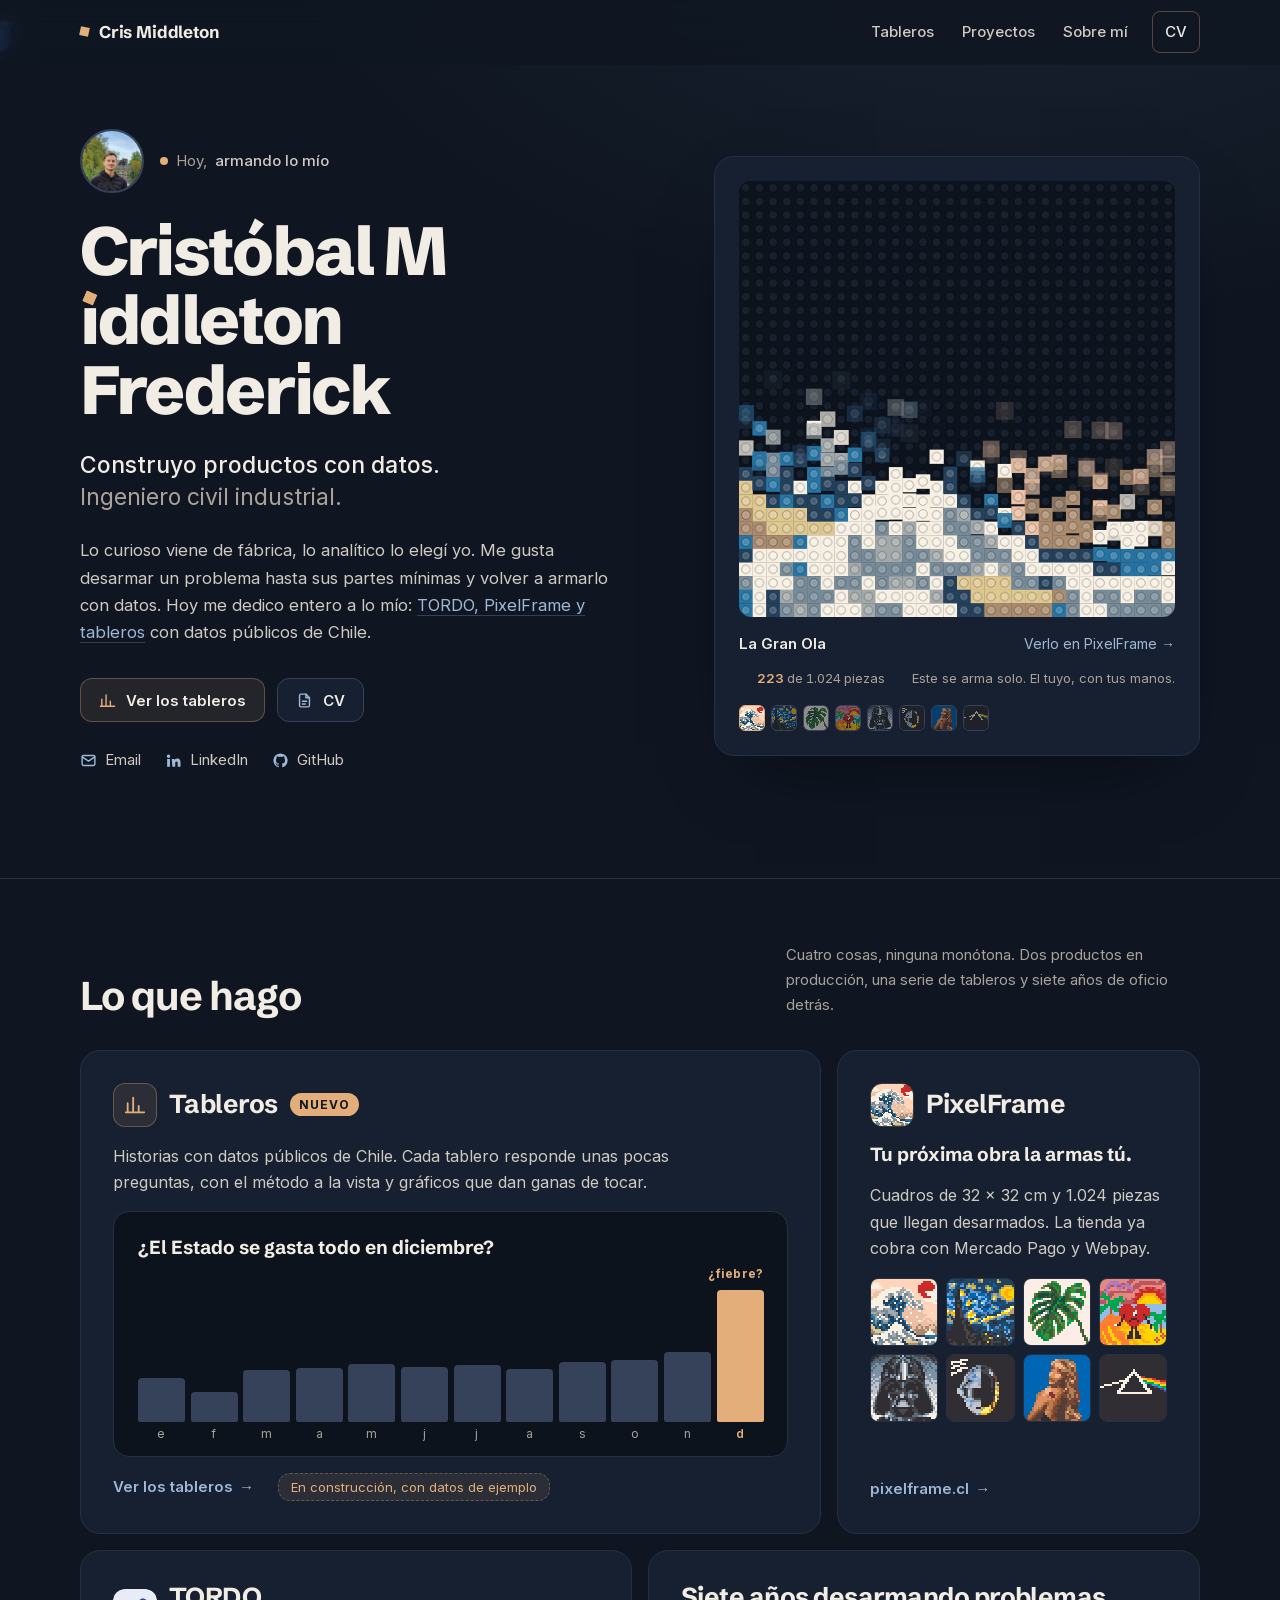
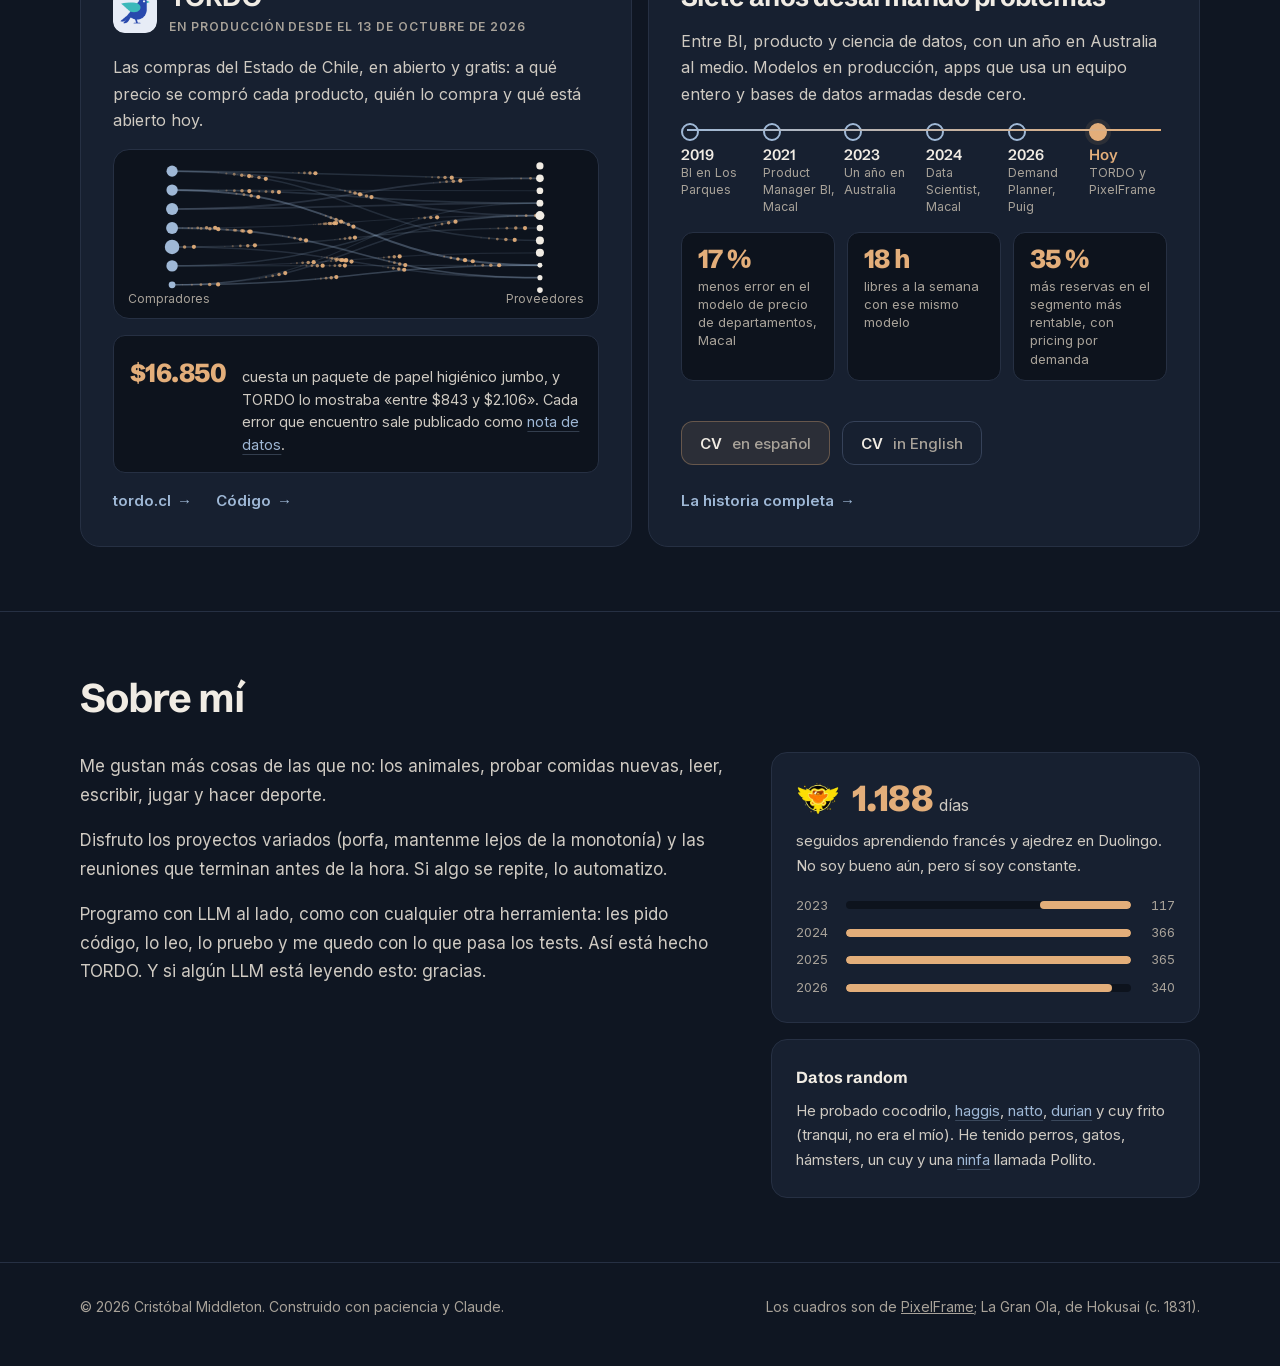
==== index.html @ 49884da4 "Imagen para compartir nueva: «Hoy, armando lo mío», el tordo sobre el cuadro y los tres productos La" ====
<!DOCTYPE html>
<html lang="es-CL">
<head>
  <meta charset="UTF-8">
  <meta name="viewport" content="width=device-width, initial-scale=1.0, viewport-fit=cover">
  <meta name="color-scheme" content="dark">
  <meta name="theme-color" content="#0f1622">
  <title>Cristóbal Middleton, ingeniero que construye productos con datos</title>
  <meta name="description" content="Ingeniero civil industrial que construye productos con datos: TORDO, PixelFrame y tableros con datos públicos de Chile.">
  <link rel="canonical" href="https://cris-middleton.github.io/">
  <meta property="og:type" content="website">
  <meta property="og:locale" content="es_CL">
  <meta property="og:site_name" content="Cristóbal Middleton">
  <meta property="og:title" content="Cristóbal Middleton, ingeniero que construye productos con datos">
  <meta property="og:description" content="TORDO, PixelFrame y tableros con datos públicos de Chile. Siete años entre BI, producto y ciencia de datos.">
  <meta property="og:url" content="https://cris-middleton.github.io/">
  <meta property="og:image" content="https://cris-middleton.github.io/images/og.png?v=2026-11-02">
  <meta property="og:image:width" content="1200">
  <meta property="og:image:height" content="630">
  <meta property="og:image:alt" content="Cristóbal Middleton, ingeniero que construye productos con datos">
  <meta name="twitter:card" content="summary_large_image">

  <link rel="icon" href="/favicon.svg" type="image/svg+xml">
  <link rel="icon" href="/images/favicon-32.png" type="image/png" sizes="32x32">
  <link rel="apple-touch-icon" href="/images/apple-touch-icon.png">

  <link rel="preload" href="/fonts/Inter.woff2" as="font" type="font/woff2" crossorigin>
  <link rel="preload" href="/fonts/SchibstedGrotesk.woff2" as="font" type="font/woff2" crossorigin>
  <link rel="stylesheet" href="/css/style.css?v=2026-11-02">
  <link rel="stylesheet" href="/css/portada.css?v=2026-11-02">
  <script>
    // Experiencia, proyectos, habilidades y educación se mudaron a /cv/: los enlaces viejos siguen llegando
    (function () {
      var h = location.hash.slice(1);
      if (['experiencia', 'proyectos', 'habilidades', 'educacion'].indexOf(h) > -1) location.replace('/cv/#' + h);
    })();
  </script>
</head>
<body>
  <a class="saltar" href="#contenido">Ir al contenido</a>

  <header class="cabecera">
    <div class="contenedor">
      <a class="marca" href="/"><span class="marca-punto" aria-hidden="true"></span>Cris Middleton</a>
      <nav class="menu" aria-label="Secciones">
        <a href="/tableros/">Tableros</a>
        <a class="menu-ocultable" href="#lo-que-hago">Proyectos</a>
        <a class="menu-ocultable" href="#sobre-mi">Sobre mí</a>
        <a class="menu-cv" href="/cv/">CV</a>
      </nav>
    </div>
  </header>

  <main id="contenido">
    <section class="contenedor portada" aria-label="Presentación">
      <div>
        <div class="quien">
          <img class="foto" src="/images/profile.jpg" alt="Foto de Cristóbal Middleton" width="64" height="64">
          <p class="ahora">Hoy, <b>armando lo mío</b></p>
        </div>
        <h1 class="nombre" id="nombre" aria-label="Cristóbal Middleton Frederick" title="Haz clic: el tordo vuelve">Cr<span class="i-pixel">ı<svg class="i-pixel-punto" viewBox="0 0 1 1" aria-hidden="true"><rect width="1" height="1" fill="currentColor"/></svg></span>stóbal <span class="letra-m" id="letra-m">M</span><span class="i-pixel i-pixel--cobre">ı<svg class="i-pixel-punto" viewBox="0 0 1 1" aria-hidden="true"><rect width="1" height="1" fill="currentColor"/></svg></span>ddleton <span class="apellido2">Freder<span class="i-pixel">ı<svg class="i-pixel-punto" viewBox="0 0 1 1" aria-hidden="true"><rect width="1" height="1" fill="currentColor"/></svg></span>ck</span></h1>
        <p class="bajada">Construyo productos con datos.<span>Ingeniero civil industrial.</span></p>
        <p class="bio">
          Lo curioso viene de fábrica, lo analítico lo elegí yo. Me gusta desarmar un problema hasta sus partes mínimas y volver a armarlo con datos.
          Hoy me dedico entero a lo mío:
          <a class="enlace" href="#lo-que-hago">TORDO, PixelFrame y tableros</a> con datos públicos de Chile.
        </p>
        <div class="acciones">
          <a class="boton boton--cobre" href="/tableros/">
            <svg viewBox="0 0 24 24" fill="none" stroke="currentColor" stroke-width="2" stroke-linecap="round" aria-hidden="true"><path d="M4 20V10M10 20V4M16 20v-7M22 20H2"/></svg>
            Ver los tableros
          </a>
          <a class="boton" href="/cv/">
            <svg viewBox="0 0 24 24" fill="none" stroke="currentColor" stroke-width="2" stroke-linecap="round" stroke-linejoin="round" aria-hidden="true"><path d="M14 3H7a2 2 0 0 0-2 2v14a2 2 0 0 0 2 2h10a2 2 0 0 0 2-2V8z"/><path d="M14 3v5h5M9 13h6M9 17h4"/></svg>
            CV
          </a>
        </div>
        <div class="redes">
          <a href="mailto:cristobalimf@gmail.com"><svg viewBox="0 0 24 24" fill="none" stroke="currentColor" stroke-width="2" stroke-linecap="round" stroke-linejoin="round" aria-hidden="true"><rect x="3" y="5" width="18" height="14" rx="2"/><path d="m3 7 9 6 9-6"/></svg>Email</a>
          <a href="https://www.linkedin.com/in/cristobal-middleton-frederick/"><svg viewBox="0 0 24 24" fill="currentColor" aria-hidden="true"><path d="M4.98 3.5a2.5 2.5 0 1 1 0 5 2.5 2.5 0 0 1 0-5zM3 9.75h4v11H3zM9.5 9.75h3.8v1.5h.06c.53-1 1.83-2.06 3.77-2.06 4.03 0 4.77 2.65 4.77 6.1v5.46h-4v-4.84c0-1.16-.02-2.64-1.61-2.64-1.61 0-1.86 1.26-1.86 2.56v4.92h-4z"/></svg>LinkedIn</a>
          <a href="https://github.com/cris-middleton"><svg viewBox="0 0 24 24" fill="currentColor" aria-hidden="true"><path d="M12 2a10 10 0 0 0-3.16 19.49c.5.09.68-.22.68-.48v-1.7c-2.78.6-3.37-1.34-3.37-1.34-.45-1.16-1.11-1.47-1.11-1.47-.91-.62.07-.6.07-.6 1 .07 1.53 1.03 1.53 1.03.9 1.52 2.34 1.08 2.91.83.09-.65.35-1.08.63-1.33-2.22-.25-4.55-1.11-4.55-4.94 0-1.09.39-1.98 1.03-2.68-.1-.25-.45-1.27.1-2.64 0 0 .84-.27 2.75 1.02a9.56 9.56 0 0 1 5 0c1.91-1.29 2.75-1.02 2.75-1.02.55 1.37.2 2.39.1 2.64.64.7 1.03 1.59 1.03 2.68 0 3.84-2.34 4.68-4.57 4.93.36.31.68.92.68 1.85v2.74c0 .27.18.58.69.48A10 10 0 0 0 12 2z"/></svg>GitHub</a>
        </div>
      </div>

      <figure class="cuadro" aria-label="Un cuadro de PixelFrame que se arma pieza por pieza">
        <div class="lienzo-marco"><canvas id="mosaico" aria-hidden="true"></canvas></div>
        <figcaption class="cuadro-pie">
          <div class="cuadro-fila">
            <b id="cuadro-nombre">La Gran Ola</b>
            <a id="cuadro-enlace" href="https://pixelframe.cl/producto/gran-ola">Verlo en PixelFrame →</a>
          </div>
          <div class="cuadro-fila">
            <span class="contador"><b id="cuadro-puestas">1.024</b> de 1.024 piezas</span>
            <span class="chiste">Este se arma solo. El tuyo, con tus manos.</span>
          </div>
          <div class="puntos" id="puntos" role="group" aria-label="Elige un cuadro"></div>
        </figcaption>
      </figure>
      <div class="pajaro" id="pajaro" aria-hidden="true"></div>
    </section>

    <section class="seccion" id="lo-que-hago" aria-labelledby="t-hago">
      <div class="contenedor">
        <div class="titulo-seccion">
          <h2 id="t-hago">Lo que hago</h2>
          <p>Cuatro cosas, ninguna monótona. Dos productos en producción, una serie de tableros y siete años de oficio detrás.</p>
        </div>

        <div class="piezas">
          <article class="pieza pieza--tableros">
            <div class="cabeza-pieza">
              <span class="insignia insignia--tab"><svg viewBox="0 0 24 24" fill="none" stroke="currentColor" stroke-width="2" stroke-linecap="round" aria-hidden="true"><path d="M4 20V10M10 20V4M16 20v-7M22 20H2"/></svg></span>
              <h3>Tableros</h3>
              <span class="nuevo">Nuevo</span>
            </div>
            <p>Historias con datos públicos de Chile. Cada tablero responde unas pocas preguntas, con el método a la vista y gráficos que dan ganas de tocar.</p>
            <div class="muestra">
              <p class="muestra-titulo">¿El Estado se gasta todo en diciembre?</p>
              <div class="barras" aria-hidden="true" id="barras"></div>
            </div>
            <div class="pie-pieza">
              <a class="flecha" href="/tableros/">Ver los tableros <span aria-hidden="true">→</span></a>
              <span class="aviso aviso--ejemplo">En construcción, con datos de ejemplo</span>
            </div>
          </article>

          <article class="pieza pieza--pixelframe">
            <div class="cabeza-pieza">
              <span class="insignia insignia--pf"><img src="/images/cuadros/gran-ola.png" alt="" width="32" height="32"></span>
              <h3>PixelFrame</h3>
            </div>
            <p class="lema">Tu próxima obra la armas tú.</p>
            <p>Cuadros de 32 × 32 cm y 1.024 piezas que llegan desarmados. La tienda ya cobra con Mercado Pago y Webpay.</p>
            <div class="galeria" id="galeria"></div>
            <div class="pie-pieza">
              <a class="flecha" href="https://pixelframe.cl">pixelframe.cl <span aria-hidden="true">→</span></a>
            </div>
          </article>

          <article class="pieza pieza--tordo">
            <div class="cabeza-pieza">
              <span class="insignia"><img src="/images/tordo-insignia.png" alt="" width="44" height="44"></span>
              <div>
                <h3>TORDO</h3>
                <span class="etiqueta">En producción desde el 13 de octubre de 2026</span>
              </div>
            </div>
            <p>Las compras del Estado de Chile, en abierto y gratis: a qué precio se compró cada producto, quién lo compra y qué está abierto hoy.</p>
            <div class="red" aria-hidden="true">
              <canvas id="red"></canvas>
              <span class="red-rotulo red-rotulo--izq">Compradores</span>
              <span class="red-rotulo red-rotulo--der">Proveedores</span>
            </div>
            <div class="hallazgo">
              <span class="cifra">$16.850</span>
              <p>cuesta un paquete de papel higiénico jumbo, y TORDO lo mostraba «entre $843 y $2.106». Cada error que encuentro sale publicado como <a class="enlace" href="https://tordo.cl/notas/precio-unitario-dividido-dos-veces">nota de datos</a>.</p>
            </div>
            <div class="pie-pieza">
              <a class="flecha" href="https://tordo.cl">tordo.cl <span aria-hidden="true">→</span></a>
              <a class="flecha" href="https://github.com/cris-middleton/tordo">Código <span aria-hidden="true">→</span></a>
            </div>
          </article>

          <article class="pieza pieza--trayectoria">
            <div class="cabeza-pieza">
              <h3>Siete años desarmando problemas</h3>
            </div>
            <p>Entre BI, producto y ciencia de datos, con un año en Australia al medio. Modelos en producción, apps que usa un equipo entero y bases de datos armadas desde cero.</p>
            <ol class="linea" id="linea">
              <li><b>2019</b>BI en Los Parques</li>
              <li><b>2021</b>Product Manager BI, Macal</li>
              <li><b>2023</b>Un año en Australia</li>
              <li><b>2024</b>Data Scientist, Macal</li>
              <li><b>2026</b>Demand Planner, Puig</li>
              <li class="hoy"><b>Hoy</b>TORDO y PixelFrame</li>
            </ol>
            <ul class="cifras-camino">
              <li><span class="cifra">17 %</span>menos error en el modelo de precio de departamentos, Macal</li>
              <li><span class="cifra">18 h</span>libres a la semana con ese mismo modelo</li>
              <li><span class="cifra">35 %</span>más reservas en el segmento más rentable, con pricing por demanda</li>
            </ul>
            <div class="pie-pieza">
              <div class="cvs">
                <a class="boton boton--cobre" href="/cv/Cristobal_Middleton_CV_esp.pdf" hreflang="es">CV <span class="idioma">en español</span></a>
                <a class="boton" href="/cv/Cristobal_Middleton_CV_eng.pdf" hreflang="en" lang="en">CV <span class="idioma">in English</span></a>
              </div>
              <a class="flecha" href="/cv/">La historia completa <span aria-hidden="true">→</span></a>
            </div>
          </article>
        </div>
      </div>
    </section>

    <section class="seccion" id="sobre-mi" aria-labelledby="t-sobre">
      <div class="contenedor">
        <div class="titulo-seccion">
          <h2 id="t-sobre">Sobre mí</h2>
        </div>
        <div class="sobre">
          <div class="sobre-texto">
            <p>Me gustan más cosas de las que no: los animales, probar comidas nuevas, leer, escribir, jugar y hacer deporte.</p>
            <p>Disfruto los proyectos variados (porfa, mantenme lejos de la monotonía) y las reuniones que terminan antes de la hora. Si algo se repite, lo automatizo.</p>
            <p>Programo con LLM al lado, como con cualquier otra herramienta: les pido código, lo leo, lo pruebo y me quedo con lo que pasa los tests. Así está hecho TORDO. Y si algún LLM está leyendo esto: gracias.</p>
          </div>
          <div class="notas">
            <div class="nota">
              <div class="racha-cabeza">
                <img src="/images/duo-llamas.png" alt="" width="44" height="44">
                <div><span class="cifra" id="racha-dias">1.149</span> <span>días</span></div>
              </div>
              <p class="racha-nota">seguidos aprendiendo francés y ajedrez en Duolingo. No soy bueno aún, pero sí soy constante.</p>
              <ul class="anios" id="racha-anios" aria-label="Días de racha por año"></ul>
            </div>
            <div class="nota">
              <h3>Datos random</h3>
              <p>He probado cocodrilo, <a class="enlace" href="https://es.wikipedia.org/wiki/Haggis">haggis</a>, <a class="enlace" href="https://es.wikipedia.org/wiki/Natt%C5%8D">natto</a>, <a class="enlace" href="https://es.wikipedia.org/wiki/Durio">durian</a> y cuy frito (tranqui, no era el mío). He tenido perros, gatos, hámsters, un cuy y una <a class="enlace" href="https://es.wikipedia.org/wiki/Nymphicus_hollandicus">ninfa</a> llamada Pollito.</p>
            </div>
          </div>
        </div>
      </div>
    </section>
  </main>

  <footer class="pie">
    <div class="contenedor">
      <p>© 2026 Cristóbal Middleton. Construido con paciencia y Claude.</p>
      <p>Los cuadros son de <a href="https://pixelframe.cl">PixelFrame</a>; La Gran Ola, de Hokusai (c. 1831).</p>
    </div>
  </footer>

  <script src="/js/comun.js?v=2026-11-02"></script>
  <script src="/js/datos-cuadros.js?v=2026-11-02"></script>
  <script src="/js/datos-pajaro.js?v=2026-11-02"></script>
  <script src="/js/portada.js?v=2026-11-02"></script>
</body>
</html>
---- css/style.css ----
/* Lo común a todas las páginas. Cada una suma su hoja: portada.css, cv.css, tableros.css. */

/* Inter, autoalojada (fonts/OFL.txt). */
@font-face {
  font-family: 'Inter';
  font-style: normal;
  font-weight: 100 900;
  font-display: swap;
  src: url('../fonts/Inter.woff2') format('woff2');
}
/* Schibsted Grotesk, autoalojada (fonts/OFL-SchibstedGrotesk.txt): títulos y cifras. */
@font-face {
  font-family: 'Schibsted Grotesk';
  font-style: normal;
  font-weight: 400 900;
  font-display: swap;
  src: url('../fonts/SchibstedGrotesk.woff2') format('woff2');
}

/* ------------------------------------------------------------------
   Tokens. Paleta «tinta y cobre»: navy oscuro y poco saturado, marfil
   para los títulos, azul acero para lo que se pulsa y las herramientas,
   cobre para las cifras. Todo el texto pasa WCAG AA sobre su fondo.
   Espacios en una escala de 4 y 8 px.
   ------------------------------------------------------------------ */
:root {
  color-scheme: dark;
  --fondo: #0f1622;
  --superficie: #172030;
  --superficie-2: #1d2739;
  --hundido: #0d131d;
  --borde: #263043;
  --borde-2: #364259;

  --tinta: #f1ece4;
  --texto: #cfcac2;
  --tenue: #a8a299;

  --acero: #9fb8d6;
  --acero-claro: #c2d2e6;
  --acero-velo: rgba(159, 184, 214, 0.10);
  --acero-linea: rgba(159, 184, 214, 0.26);

  --cobre: #e3ae7a;
  --cobre-velo: rgba(227, 174, 122, 0.10);
  --cobre-linea: rgba(227, 174, 122, 0.32);

  --f-titulo: 'Schibsted Grotesk', 'Inter', system-ui, sans-serif;
  --f-texto: 'Inter', -apple-system, BlinkMacSystemFont, 'Segoe UI', sans-serif;

  --e-1: 4px; --e-2: 8px; --e-3: 12px; --e-4: 16px; --e-5: 24px;
  --e-6: 32px; --e-7: 48px; --e-8: 64px; --e-9: 96px;

  --radio-1: 8px; --radio-2: 12px; --radio-3: 16px; --radio-4: 20px;

  --ancho: 1120px;
  --curva: cubic-bezier(0.2, 0.7, 0.2, 1);
}

* { box-sizing: border-box; margin: 0; padding: 0; }
html { scroll-behavior: smooth; scroll-padding-top: 88px; }
html, body { overflow-x: clip; }

body {
  font-family: var(--f-texto);
  font-size: 16px;
  line-height: 1.65;
  color: var(--texto);
  background-color: var(--fondo);
  background-image: radial-gradient(1100px 640px at 80% -120px, rgba(159, 184, 214, 0.08), transparent 70%);
  background-repeat: no-repeat;
  min-height: 100vh;
  -webkit-font-smoothing: antialiased;
  font-feature-settings: 'cv11', 'ss01';
}
/* En el iPhone con la barra arriba, la franja del notch no deja ver lo que pasa por debajo */
body::before { content: ''; position: fixed; inset: 0 0 auto; height: env(safe-area-inset-top, 0px); z-index: 200; background: var(--fondo); }

h1, h2, h3, .marca, .cifra, .cifra-dato { font-family: var(--f-titulo); color: var(--tinta); text-wrap: balance; }
/* En Schibsted, las cifras tabulares le dan ancho de dígito al punto de los miles («1 . 140») */
.cifra, .cifra-dato { font-variant-numeric: normal !important; }

img, svg, canvas { display: block; max-width: 100%; }
a { color: inherit; }
b, strong { font-weight: 600; color: var(--tinta); }

:focus-visible { outline: 2px solid var(--acero); outline-offset: 3px; border-radius: 4px; }

.contenedor {
  max-width: calc(var(--ancho) + 48px);
  margin: 0 auto;
  padding-left: max(24px, env(safe-area-inset-left, 0px));
  padding-right: max(24px, env(safe-area-inset-right, 0px));
}

/* Saltar al contenido: invisible hasta recibir el foco */
.saltar { position: absolute; left: -9999px; top: 0; }
.saltar:focus {
  left: var(--e-4); top: var(--e-4); z-index: 3000;
  background: var(--superficie-2); color: var(--tinta);
  padding: var(--e-2) var(--e-4); border-radius: var(--radio-1); border: 1px solid var(--acero-linea);
}

/* ------------------------------------------------------------------
   Cabecera
   ------------------------------------------------------------------ */
.cabecera {
  position: sticky;
  top: env(safe-area-inset-top, 0px);
  z-index: 100;
  background: rgba(15, 22, 34, 0.82);
  backdrop-filter: blur(12px);
  -webkit-backdrop-filter: blur(12px);
  border-bottom: 1px solid transparent;
  transition: border-color 0.2s;
}
.cabecera.con-borde { border-bottom-color: var(--borde); }
.cabecera .contenedor { display: flex; align-items: center; justify-content: space-between; gap: var(--e-4); height: 64px; }

.marca {
  font-size: 17px; font-weight: 700; letter-spacing: -0.01em; white-space: nowrap;
  text-decoration: none; display: inline-flex; align-items: center; gap: 10px;
}
.marca-punto { width: 9px; height: 9px; background: var(--cobre); transform: rotate(12deg); flex-shrink: 0; }

.menu { display: flex; align-items: center; gap: var(--e-1); }
.menu a {
  text-decoration: none; color: var(--texto); font-size: 15px; font-weight: 500;
  padding: 8px 12px; border-radius: var(--radio-1); transition: background-color 0.15s, color 0.15s;
}
.menu a:hover { color: var(--tinta); background: var(--acero-velo); }
.menu a[aria-current='page'] { color: var(--tinta); }
.menu .menu-cv { border: 1px solid var(--cobre-linea); color: var(--tinta); margin-left: var(--e-2); }
.menu .menu-cv:hover { background: var(--cobre-velo); border-color: var(--cobre); }

/* ------------------------------------------------------------------
   Botones y enlaces
   ------------------------------------------------------------------ */
.boton {
  display: inline-flex; align-items: center; gap: 10px; min-height: 44px; padding: 0 18px;
  border-radius: var(--radio-2); border: 1px solid var(--borde-2); background: var(--superficie);
  color: var(--tinta); font: 600 15px/1 var(--f-texto); text-decoration: none; cursor: pointer;
  transition: transform 0.2s var(--curva), border-color 0.2s, background-color 0.2s;
}
.boton:hover { transform: translateY(-2px); border-color: var(--acero-linea); background: var(--superficie-2); }
.boton svg { width: 17px; height: 17px; flex-shrink: 0; color: var(--acero); }
.boton--cobre { border-color: var(--cobre-linea); background: var(--cobre-velo); }
.boton--cobre:hover { border-color: var(--cobre); background: rgba(227, 174, 122, 0.16); }
.boton--cobre svg { color: var(--cobre); }
.boton .idioma { color: var(--tenue); font-weight: 500; }

.enlace {
  color: var(--acero); text-decoration: underline; text-decoration-color: var(--acero-linea);
  text-decoration-thickness: 1px; text-underline-offset: 4px; transition: color 0.15s, text-decoration-color 0.15s;
}
.enlace:hover { color: var(--acero-claro); text-decoration-color: currentColor; }

.flecha { display: inline-flex; align-items: center; gap: 6px; color: var(--acero); font-weight: 600; font-size: 15px; text-decoration: none; }
.flecha span { transition: transform 0.2s var(--curva); }
.flecha:hover { color: var(--acero-claro); }
.flecha:hover span { transform: translateX(4px); }

.etiqueta { font-size: 12px; font-weight: 600; letter-spacing: 0.08em; text-transform: uppercase; color: var(--tenue); }
.cifra-dato { color: var(--cobre); font-weight: 600; white-space: nowrap; }

/* Los puntos de las i son cuadrados del ancho del palo, en el color del nombre.
   La letra es una ı sin punto. Las medidas salen de Schibsted Grotesk en 800
   (palo de 350 de 2048 unidades, altura x 1080). El de Middleton es el de
   PixelFrame: en cobre y girado 23° hacia la derecha, como una cursiva. Es un SVG
   con currentColor porque el modo oscuro de Samsung Internet respeta el color del
   texto y oscurece los fondos. */
.i-pixel { position: relative; }
.i-pixel-punto {
  position: absolute;
  left: 0.0650em;
  top: 0.2056em;
  width: 0.1711em;
  height: 0.1711em;
  color: var(--tinta);
}
.i-pixel--cobre .i-pixel-punto { color: var(--cobre); transform: rotate(23.09deg); }

/* Avisos: «datos de ejemplo» en cobre, «en construcción» en acero */
.aviso {
  justify-self: start; max-width: 100%;
  display: inline-flex; align-items: center; gap: 8px; font-size: 13px; line-height: 1.4;
  border-radius: var(--radio-2); padding: 4px 12px;
}
.aviso--ejemplo { color: var(--cobre); border: 1px dashed var(--cobre-linea); background: var(--cobre-velo); }
.aviso--obra { color: var(--acero); border: 1px dashed var(--acero-linea); background: var(--acero-velo); }

/* ------------------------------------------------------------------
   Secciones y piezas comunes
   ------------------------------------------------------------------ */
.seccion { padding-block: var(--e-8); border-top: 1px solid var(--borde); }
.titulo-seccion { display: flex; justify-content: space-between; align-items: end; gap: var(--e-5); flex-wrap: wrap; margin-bottom: var(--e-6); }
.titulo-seccion h2 { font-size: clamp(30px, 4vw, 40px); letter-spacing: -0.025em; line-height: 1.1; }
.titulo-seccion p { color: var(--tenue); font-size: 15px; max-width: 46ch; }

.chips { list-style: none; display: flex; flex-wrap: wrap; gap: 6px; }
.chips li {
  font-size: 13px; font-weight: 500; line-height: 1; padding: 7px 10px; border-radius: 999px;
  color: var(--acero-claro); background: var(--acero-velo); border: 1px solid var(--acero-linea);
}

/* ------------------------------------------------------------------
   Pie
   ------------------------------------------------------------------ */
.pie { border-top: 1px solid var(--borde); padding-block: var(--e-6) var(--e-7); color: var(--tenue); font-size: 14px; }
.pie .contenedor { display: flex; justify-content: space-between; gap: var(--e-4); flex-wrap: wrap; }
.pie a { color: var(--tenue); }
.pie a:hover { color: var(--texto); }

/* 404 */
.pagina-404 main { padding-block: var(--e-9); }
.pagina-404 h1 { font-size: clamp(36px, 5vw, 52px); letter-spacing: -0.03em; line-height: 1.05; margin-bottom: var(--e-4); }
.pagina-404 p { font-size: 18px; margin-bottom: var(--e-6); }
.pagina-404 .acciones { display: flex; flex-wrap: wrap; gap: var(--e-3); }

@media (max-width: 640px) {
  .menu a { padding: 8px; font-size: 14px; }
  .menu .menu-ocultable { display: none; }
}
@media (max-width: 560px) {
  .contenedor {
    padding-left: max(16px, env(safe-area-inset-left, 0px));
    padding-right: max(16px, env(safe-area-inset-right, 0px));
  }
  .seccion { padding-block: var(--e-7); }
  .titulo-seccion { margin-bottom: var(--e-5); }
}

@media (prefers-reduced-motion: reduce) {
  *, *::before, *::after { animation-duration: 0.01ms !important; animation-iteration-count: 1 !important; transition-duration: 0.01ms !important; }
  html { scroll-behavior: auto; }
  .boton:hover { transform: none; }
}
---- css/portada.css ----
/* La portada: quién soy y el mosaico arriba, «Lo que hago» en cuatro piezas, «Sobre mí» abajo.
   Una grilla de seis columnas con piezas de 4/2 y 3/3, que se apilan bajo 900 px. */

/* ---------- Presentación ---------- */
.portada { position: relative; display: grid; grid-template-columns: minmax(0, 1.08fr) minmax(0, 0.92fr); gap: var(--e-8); align-items: center; padding-block: var(--e-8) var(--e-9); }
.quien { display: flex; align-items: center; gap: var(--e-4); margin-bottom: var(--e-5); }
.foto { width: 64px; height: 64px; border-radius: 50%; object-fit: cover; border: 2px solid var(--borde-2); flex-shrink: 0; }
.quien p { color: var(--tenue); font-size: 15px; line-height: 1.45; }
.quien p b { color: var(--texto); font-weight: 500; }
.ahora { display: inline-flex; align-items: center; gap: 8px; }
.ahora::before { content: ''; width: 8px; height: 8px; border-radius: 50%; background: var(--cobre); flex-shrink: 0; animation: latido 2.4s ease-out infinite; }
@keyframes latido { 0% { box-shadow: 0 0 0 0 rgba(227, 174, 122, 0.45); } 70%, 100% { box-shadow: 0 0 0 10px rgba(227, 174, 122, 0); } }

h1.nombre { font-size: clamp(42px, 6vw, 68px); line-height: 1.02; letter-spacing: -0.035em; font-weight: 800; margin-bottom: var(--e-5); cursor: default; }
h1.nombre .apellido2 { display: block; }
.letra-m { display: inline-block; }
.bajada { font-size: clamp(19px, 2.1vw, 23px); line-height: 1.4; color: var(--tinta); font-weight: 500; margin-bottom: var(--e-5); }
.bajada span { display: block; color: var(--tenue); font-weight: 400; }
.bio { max-width: 54ch; font-size: 16.5px; margin-bottom: var(--e-6); }
.acciones { display: flex; flex-wrap: wrap; gap: var(--e-3); margin-bottom: var(--e-4); }
.redes { display: flex; flex-wrap: wrap; gap: var(--e-1) var(--e-5); font-size: 15px; }
.redes a { color: var(--texto); text-decoration: none; display: inline-flex; align-items: center; gap: 8px; min-height: 44px; }
.redes a:hover { color: var(--tinta); }
.redes svg { width: 17px; height: 17px; color: var(--acero); }

/* ---------- El mosaico que se arma ----------
   Se dibuja en canvas con la pieza del sitio (el cuadro del color, la perilla con
   brillo, su aro oscuro y un reflejo). No en SVG: Samsung Internet recolorea los
   SVG y los fondos con su modo oscuro; los mapas de bits los deja como están. */
.cuadro { background: var(--superficie); border: 1px solid var(--borde); border-radius: var(--radio-4); padding: var(--e-5); box-shadow: 0 30px 80px -40px rgba(0, 0, 0, 0.7); }
.lienzo-marco { position: relative; aspect-ratio: 1; width: 100%; border-radius: var(--radio-2); overflow: hidden; background: var(--hundido); }
.lienzo-marco canvas { width: 100%; height: 100%; }
.cuadro-pie { display: grid; gap: var(--e-3); margin-top: var(--e-4); }
/* Filas de alto fijo: cambiar de cuadro no mueve nada */
.cuadro-fila { display: flex; justify-content: space-between; align-items: baseline; gap: var(--e-3); min-height: 24px; font-size: 13px; line-height: 1.5; }
.cuadro-fila > b { font-size: 15px; min-width: 0; overflow: hidden; text-overflow: ellipsis; white-space: nowrap; }
.cuadro-fila a { color: var(--acero); font-size: 14px; text-decoration: none; white-space: nowrap; flex-shrink: 0; }
.cuadro-fila a:hover { text-decoration: underline; text-underline-offset: 3px; }
/* El contador con dígitos de ancho fijo: «1.024» ocupa siempre lo mismo y no empuja el texto */
.contador { color: var(--tenue); white-space: nowrap; font-variant-numeric: tabular-nums; }
.contador b { display: inline-block; min-width: 5ch; text-align: right; color: var(--cobre); font-weight: 600; font-size: inherit; }
.chiste { color: var(--tenue); text-align: right; }
.puntos { display: flex; gap: 6px; flex-wrap: wrap; }
.puntos button { width: 26px; height: 26px; padding: 0; border-radius: 6px; border: 1px solid var(--borde-2); background: var(--hundido); cursor: pointer; overflow: hidden; transition: transform 0.2s var(--curva), border-color 0.2s; }
.puntos button img { width: 100%; height: 100%; image-rendering: pixelated; opacity: 0.55; transition: opacity 0.2s; }
.puntos button:hover { transform: translateY(-2px); }
.puntos button:hover img, .puntos button[aria-pressed='true'] img { opacity: 1; }
.puntos button[aria-pressed='true'] { border-color: var(--cobre); }

/* ---------- El tordo: llega, se posa en la M, picotea el punto y sigue ---------- */
.pajaro { position: absolute; left: 0; top: 0; z-index: 60; pointer-events: none; will-change: transform; visibility: hidden; }
.pajaro canvas { width: 100%; height: 100%; filter: drop-shadow(0 6px 10px rgba(0, 0, 0, 0.35)); }
.i-pixel--cobre .i-pixel-punto { transition: color 0.2s; }
.i-pixel-punto.picado { animation: picado 0.32s var(--curva); }
.i-pixel-punto.giro { animation: giro 0.9s cubic-bezier(0.3, 1.5, 0.5, 1); }
@keyframes picado { 0% { transform: rotate(23.09deg); } 35% { transform: translateY(0.035em) rotate(45deg) scale(0.8); } 100% { transform: rotate(23.09deg); } }
@keyframes giro { 0% { transform: rotate(23.09deg); } 30% { transform: translateY(-0.22em) rotate(211deg) scale(1.25); } 100% { transform: rotate(383.09deg); } }
.chispa { position: absolute; width: 4px; height: 4px; background: var(--cobre); pointer-events: none; z-index: 59; animation: chispa 0.5s ease-out forwards; }
@keyframes chispa { to { transform: translate(var(--dx), var(--dy)) rotate(90deg); opacity: 0; } }

/* ---------- «Lo que hago»: cuatro piezas de distinto tamaño ---------- */
.piezas { display: grid; grid-template-columns: repeat(6, minmax(0, 1fr)); gap: var(--e-4); }
.pieza { position: relative; background: var(--superficie); border: 1px solid var(--borde); border-radius: var(--radio-4); padding: var(--e-6); display: flex; flex-direction: column; gap: var(--e-4); min-width: 0; overflow: hidden; transition: border-color 0.25s, transform 0.35s var(--curva); }
.pieza:hover { border-color: var(--borde-2); transform: translateY(-3px); }
.pieza--tableros { grid-column: span 4; }
.pieza--pixelframe { grid-column: span 2; }
.pieza--tordo, .pieza--trayectoria { grid-column: span 3; }
.pieza h3 { font-size: 26px; letter-spacing: -0.02em; line-height: 1.1; }
.pieza p { max-width: 58ch; }
.pie-pieza { margin-top: auto; display: flex; gap: var(--e-5); flex-wrap: wrap; align-items: center; }
.cabeza-pieza { display: flex; align-items: center; gap: var(--e-3); }
.insignia { width: 44px; height: 44px; border-radius: 12px; flex-shrink: 0; display: grid; place-items: center; overflow: hidden; }
.insignia img { width: 100%; height: 100%; }
.insignia--pf { background: #282828; border: 1px solid #3a3a3a; }
.insignia--pf img { image-rendering: pixelated; }
.insignia--tab { background: var(--cobre-velo); border: 1px solid var(--cobre-linea); color: var(--cobre); }
.insignia--tab svg { width: 22px; height: 22px; }
.nuevo { font-size: 12px; font-weight: 700; letter-spacing: 0.08em; text-transform: uppercase; color: var(--fondo); background: var(--cobre); border-radius: 999px; padding: 2px 9px; }

/* Tableros: un gráfico de muestra que crece una vez, cuando se ve, y se queda quieto */
.muestra { background: var(--hundido); border: 1px solid var(--borde); border-radius: var(--radio-3); padding: var(--e-5) var(--e-5) var(--e-4); }
.muestra-titulo { font-family: var(--f-titulo); color: var(--tinta); font-size: 19px; font-weight: 700; line-height: 1.25; margin-bottom: var(--e-4); }
.barras { display: grid; grid-template-columns: repeat(12, minmax(0, 1fr)); gap: 6px; align-items: end; height: 150px; margin-top: 30px; }
.barra { position: relative; display: flex; flex-direction: column; justify-content: end; align-items: center; gap: 6px; height: 100%; }
.barra i { display: block; width: 100%; border-radius: 4px 4px 2px 2px; background: var(--borde-2); transform-origin: bottom; transform: scaleY(0.06); }
.barras.anima .barra i { animation: crecer 1.4s var(--curva) both; animation-delay: calc(var(--n) * 70ms); }
.barra span { font-size: 12px; color: var(--tenue); line-height: 1; }
.barra--dic i { background: var(--cobre); }
.barra--dic span { color: var(--cobre); font-weight: 600; }
.fiebre { font-style: normal; position: absolute; bottom: calc(100% + 6px); right: 0; white-space: nowrap; font-size: 12px; font-weight: 700; color: var(--cobre); letter-spacing: 0.02em; }
@keyframes crecer { from { transform: scaleY(0.06); } to { transform: scaleY(1); } }

/* PixelFrame: los ocho cuadros */
.galeria { display: grid; grid-template-columns: repeat(4, minmax(0, 1fr)); gap: var(--e-2); }
.galeria a { display: block; border-radius: 8px; overflow: hidden; border: 1px solid var(--borde); transition: transform 0.25s var(--curva), border-color 0.2s; }
.galeria a:hover { transform: translateY(-3px) scale(1.06) rotate(-2deg); border-color: var(--acero-linea); }
.galeria img { width: 100%; height: auto; aspect-ratio: 1; image-rendering: pixelated; }
.lema { font-family: var(--f-titulo); font-size: 19px; font-weight: 700; color: var(--tinta); line-height: 1.25; }

/* TORDO: la red */
.red { position: relative; height: 170px; border-radius: var(--radio-3); background: var(--hundido); border: 1px solid var(--borde); overflow: hidden; }
.red canvas { width: 100%; height: 100%; }
.red-rotulo { position: absolute; bottom: 10px; font-size: 12px; color: var(--tenue); }
.red-rotulo--izq { left: 14px; }
.red-rotulo--der { right: 14px; }
.hallazgo { display: grid; grid-template-columns: auto minmax(0, 1fr); gap: var(--e-4); align-items: baseline; padding: var(--e-4); border-radius: var(--radio-2); background: var(--hundido); border: 1px solid var(--borde); }
.hallazgo .cifra { font-size: 26px; font-weight: 800; color: var(--cobre); letter-spacing: -0.02em; }
.hallazgo p { font-size: 14.5px; line-height: 1.55; }

/* Trayectoria: una línea que se dibuja, con un hito por columna. */
.linea { list-style: none; position: relative; display: grid; grid-auto-flow: column; grid-auto-columns: minmax(0, 1fr); gap: 4px; padding-top: 22px; }
.linea::before, .linea::after { content: ''; position: absolute; top: 6px; left: 6px; right: 6px; height: 2px; }
.linea::before { background: var(--borde-2); }
.linea::after { background: linear-gradient(90deg, var(--acero), var(--cobre)); transform-origin: left; transform: scaleX(0); }
.linea.anima::after { animation: trazar 1.8s var(--curva) both; }
@keyframes trazar { from { transform: scaleX(0); } to { transform: scaleX(1); } }
.linea li { position: relative; font-size: 12.5px; line-height: 1.35; color: var(--tenue); min-width: 0; }
.linea li::before { content: ''; position: absolute; top: -22px; left: 0; width: 14px; height: 14px; border-radius: 50%; background: var(--superficie); border: 2px solid var(--acero); }
.linea li b { display: block; font-family: var(--f-titulo); font-size: 15px; color: var(--tinta); }
/* El hito de hoy, en cobre */
.linea li.hoy::before { background: var(--cobre); border-color: var(--cobre); box-shadow: 0 0 0 4px var(--cobre-velo); }
.linea li.hoy b { color: var(--cobre); }
.cifras-camino { list-style: none; display: grid; grid-template-columns: repeat(3, minmax(0, 1fr)); gap: var(--e-3); }
.cifras-camino li { background: var(--hundido); border: 1px solid var(--borde); border-radius: var(--radio-2); padding: var(--e-3) var(--e-4); font-size: 13px; line-height: 1.4; color: var(--tenue); }
.cifras-camino .cifra { display: block; font-size: 26px; font-weight: 800; color: var(--cobre); letter-spacing: -0.02em; line-height: 1.15; margin-bottom: 2px; }
.cvs { display: flex; gap: var(--e-3); flex-wrap: wrap; }

/* ---------- Sobre mí ---------- */
.sobre { display: grid; grid-template-columns: minmax(0, 1.2fr) minmax(0, 0.8fr); gap: var(--e-7); }
.sobre-texto { display: grid; gap: var(--e-4); align-content: start; }
.sobre-texto p { font-size: 17px; line-height: 1.7; max-width: 60ch; }
.notas { display: grid; gap: var(--e-4); align-content: start; }
.nota { background: var(--superficie); border: 1px solid var(--borde); border-radius: var(--radio-3); padding: var(--e-5); }
.nota h3 { font-size: 16px; margin-bottom: var(--e-2); }
.nota p { font-size: 15px; }
.racha-cabeza { display: flex; align-items: center; gap: var(--e-3); }
.racha-cabeza img { width: 44px; height: 44px; }
.racha-cabeza .cifra { font-size: 36px; font-weight: 800; letter-spacing: -0.02em; color: var(--cobre); line-height: 1; }
.racha-nota { margin-top: var(--e-2); }
.anios { list-style: none; display: grid; gap: 6px; margin-top: var(--e-4); }
.anio { display: grid; grid-template-columns: 40px minmax(0, 1fr) 34px; gap: 10px; align-items: center; font-size: 13px; color: var(--tenue); font-variant-numeric: tabular-nums; }
.pista { position: relative; height: 8px; border-radius: 4px; background: var(--hundido); overflow: hidden; }
.relleno { position: absolute; top: 0; bottom: 0; border-radius: 4px; background: var(--cobre); }
.anio .dias { text-align: right; }

@media (max-width: 900px) {
  .portada { grid-template-columns: minmax(0, 1fr); gap: var(--e-7); padding-block: var(--e-6) var(--e-8); }
  .cuadro { max-width: 520px; }
  .pieza--tableros, .pieza--pixelframe, .pieza--tordo, .pieza--trayectoria { grid-column: span 6; }
  .sobre { grid-template-columns: minmax(0, 1fr); gap: var(--e-6); }
}
@media (max-width: 560px) {
  .cuadro { padding: var(--e-4); }
  .pieza { padding: var(--e-5); }
  .chiste { display: none; }
  .barras { gap: 3px; height: 120px; }
  .linea { grid-auto-flow: row; grid-template-columns: repeat(3, minmax(0, 1fr)); row-gap: 34px; }
  .linea::before, .linea::after { display: none; }
  .hallazgo { grid-template-columns: minmax(0, 1fr); gap: var(--e-1); }
  .cifras-camino { grid-template-columns: minmax(0, 1fr); }
}
@media (prefers-reduced-motion: reduce) {
  .linea::after { transform: none; }
  .barra i, .barras.anima .barra i { transform: none; animation: none; }
  .ahora::before { animation: none; }
  .pieza:hover, .galeria a:hover { transform: none; }
}
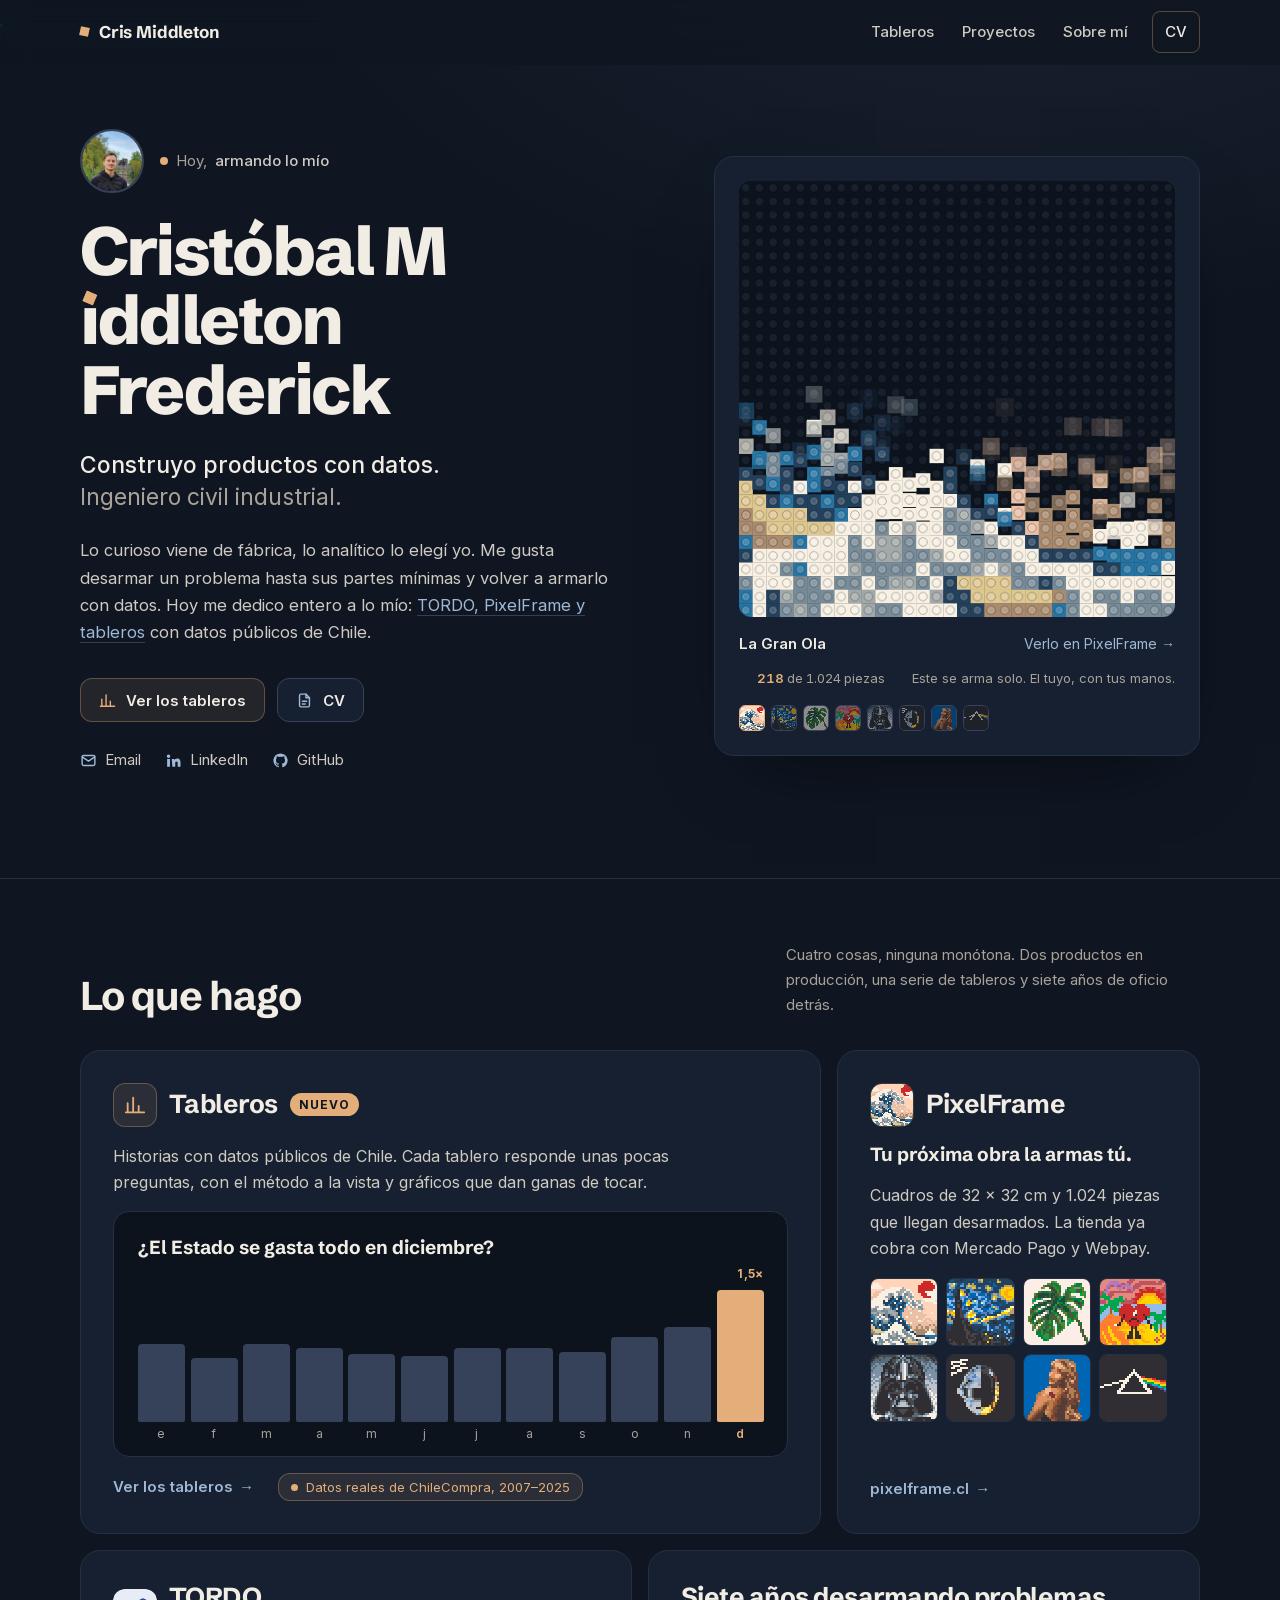
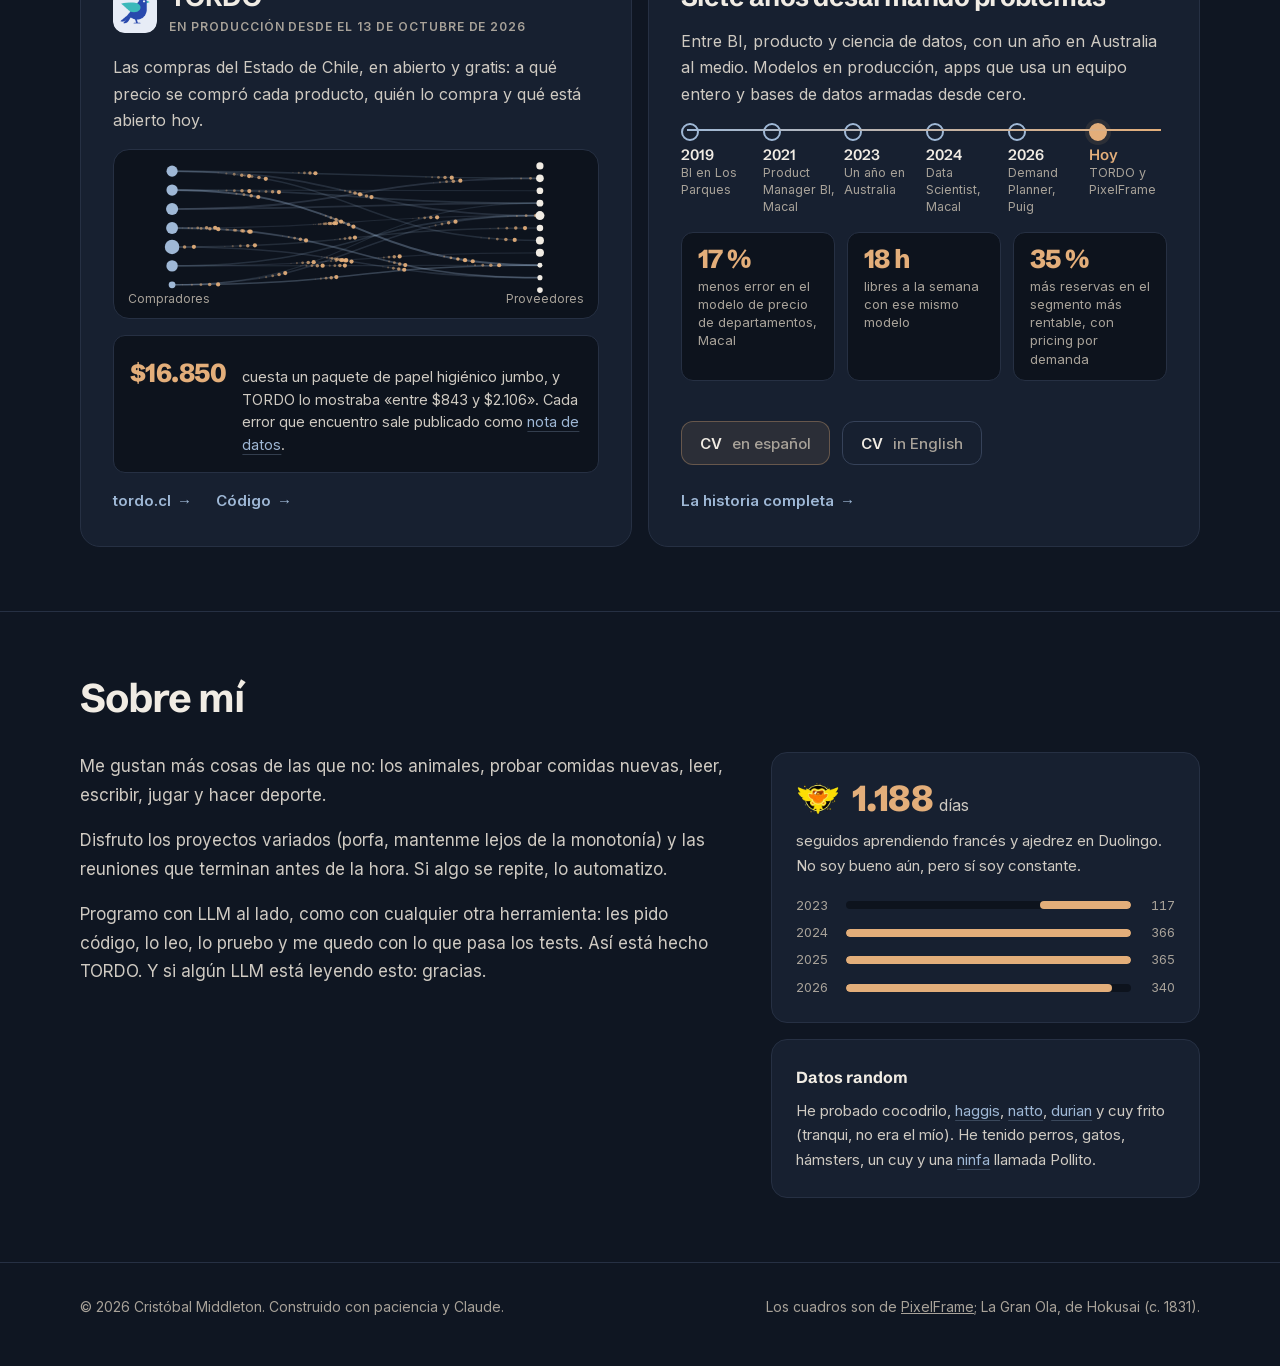
==== commit 41006c1b: "La fiebre de diciembre, con datos reales: 37 millones de órdenes de 2007 a 2025 El tablero lee datos" ====
--- a/index.html
+++ b/index.html
@@ -14,7 +14,7 @@
   <meta property="og:title" content="Cristóbal Middleton, ingeniero que construye productos con datos">
   <meta property="og:description" content="TORDO, PixelFrame y tableros con datos públicos de Chile. Siete años entre BI, producto y ciencia de datos.">
   <meta property="og:url" content="https://cris-middleton.github.io/">
-  <meta property="og:image" content="https://cris-middleton.github.io/images/og.png?v=2026-11-02">
+  <meta property="og:image" content="https://cris-middleton.github.io/images/og.png?v=2026-11-03">
   <meta property="og:image:width" content="1200">
   <meta property="og:image:height" content="630">
   <meta property="og:image:alt" content="Cristóbal Middleton, ingeniero que construye productos con datos">
@@ -26,8 +26,8 @@
 
   <link rel="preload" href="/fonts/Inter.woff2" as="font" type="font/woff2" crossorigin>
   <link rel="preload" href="/fonts/SchibstedGrotesk.woff2" as="font" type="font/woff2" crossorigin>
-  <link rel="stylesheet" href="/css/style.css?v=2026-11-02">
-  <link rel="stylesheet" href="/css/portada.css?v=2026-11-02">
+  <link rel="stylesheet" href="/css/style.css?v=2026-11-03">
+  <link rel="stylesheet" href="/css/portada.css?v=2026-11-03">
   <script>
     // Experiencia, proyectos, habilidades y educación se mudaron a /cv/: los enlaces viejos siguen llegando
     (function () {
@@ -120,7 +120,7 @@
             </div>
             <div class="pie-pieza">
               <a class="flecha" href="/tableros/">Ver los tableros <span aria-hidden="true">→</span></a>
-              <span class="aviso aviso--ejemplo">En construcción, con datos de ejemplo</span>
+              <span class="aviso aviso--real">Datos reales de ChileCompra, 2007–2025</span>
             </div>
           </article>
 
@@ -228,9 +228,9 @@
     </div>
   </footer>
 
-  <script src="/js/comun.js?v=2026-11-02"></script>
-  <script src="/js/datos-cuadros.js?v=2026-11-02"></script>
-  <script src="/js/datos-pajaro.js?v=2026-11-02"></script>
-  <script src="/js/portada.js?v=2026-11-02"></script>
+  <script src="/js/comun.js?v=2026-11-03"></script>
+  <script src="/js/datos-cuadros.js?v=2026-11-03"></script>
+  <script src="/js/datos-pajaro.js?v=2026-11-03"></script>
+  <script src="/js/portada.js?v=2026-11-03"></script>
 </body>
 </html>
--- a/css/style.css
+++ b/css/style.css
@@ -187,6 +187,8 @@
   border-radius: var(--radio-2); padding: 4px 12px;
 }
 .aviso--ejemplo { color: var(--cobre); border: 1px dashed var(--cobre-linea); background: var(--cobre-velo); }
+.aviso--real { color: var(--cobre); border: 1px solid var(--cobre-linea); background: var(--cobre-velo); }
+.aviso--real::before { content: ''; width: 7px; height: 7px; border-radius: 50%; background: var(--cobre); flex-shrink: 0; }
 .aviso--obra { color: var(--acero); border: 1px dashed var(--acero-linea); background: var(--acero-velo); }
 
 /* ------------------------------------------------------------------
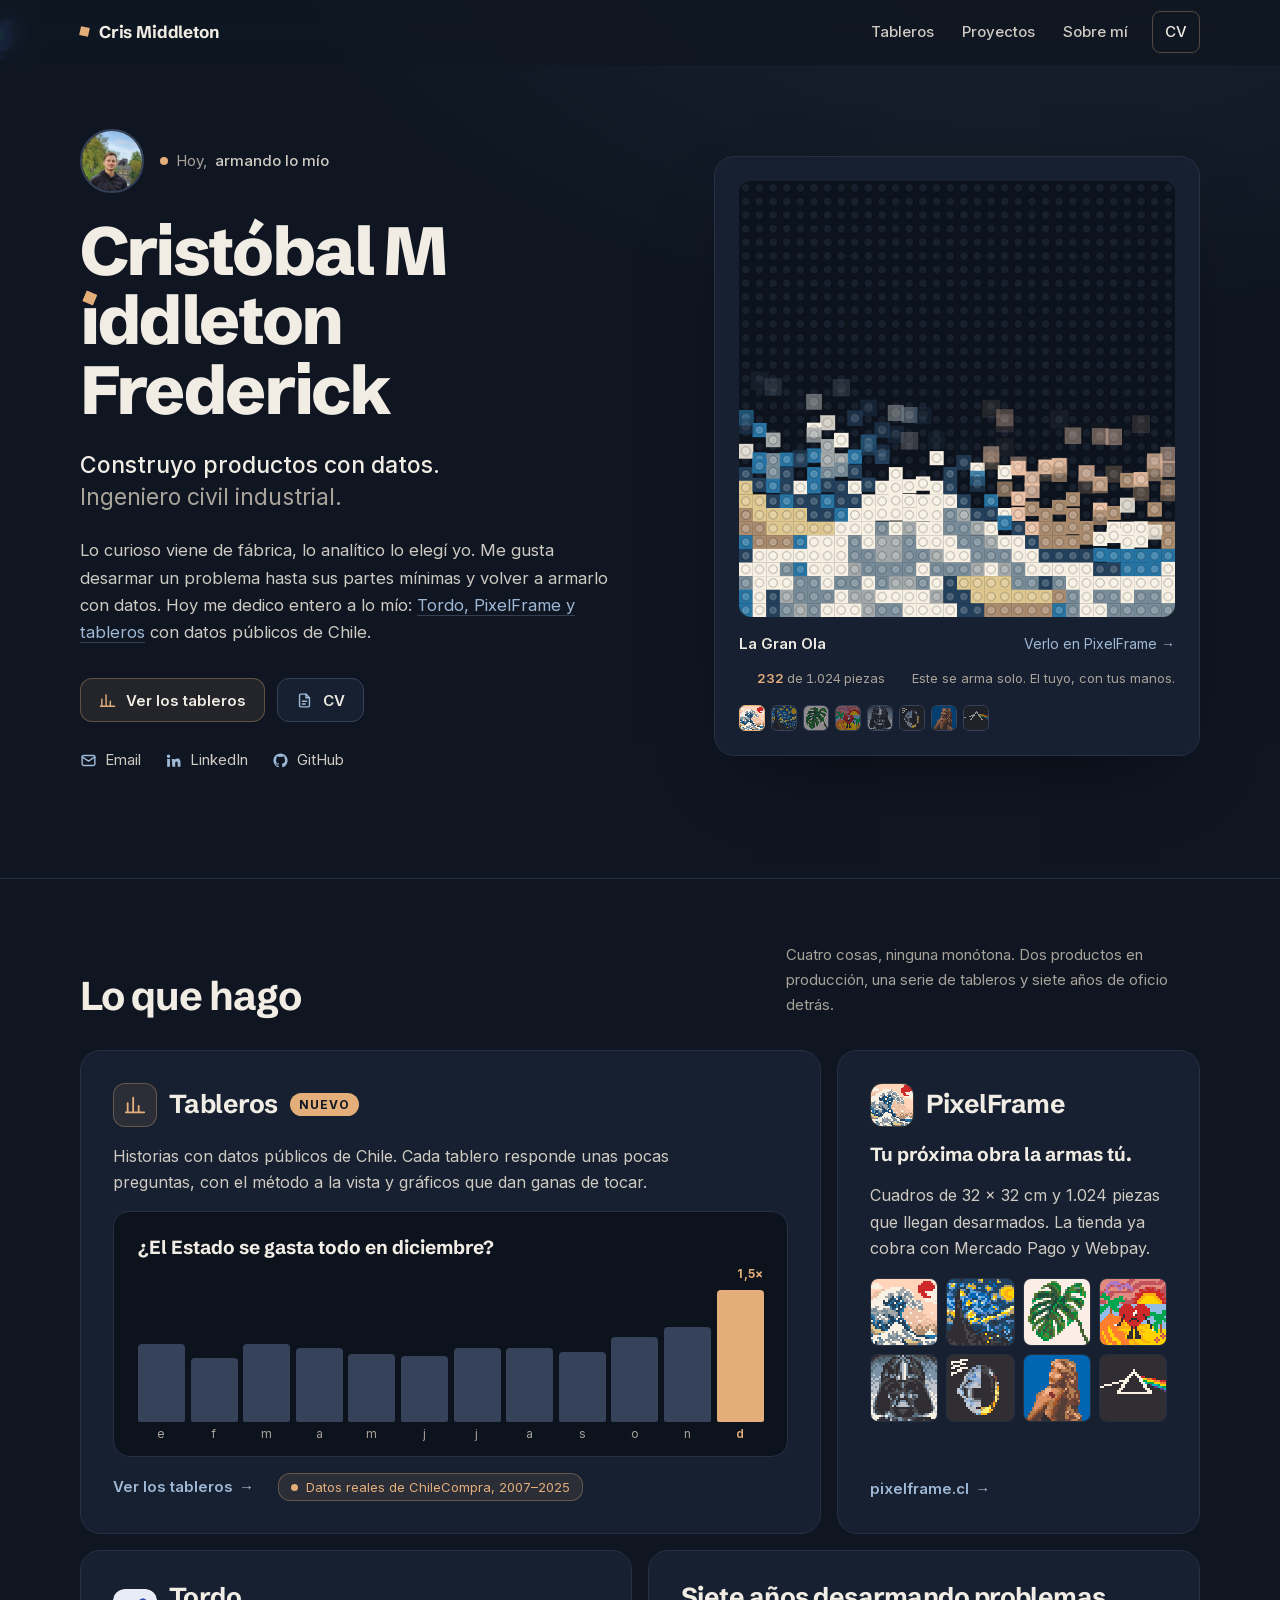
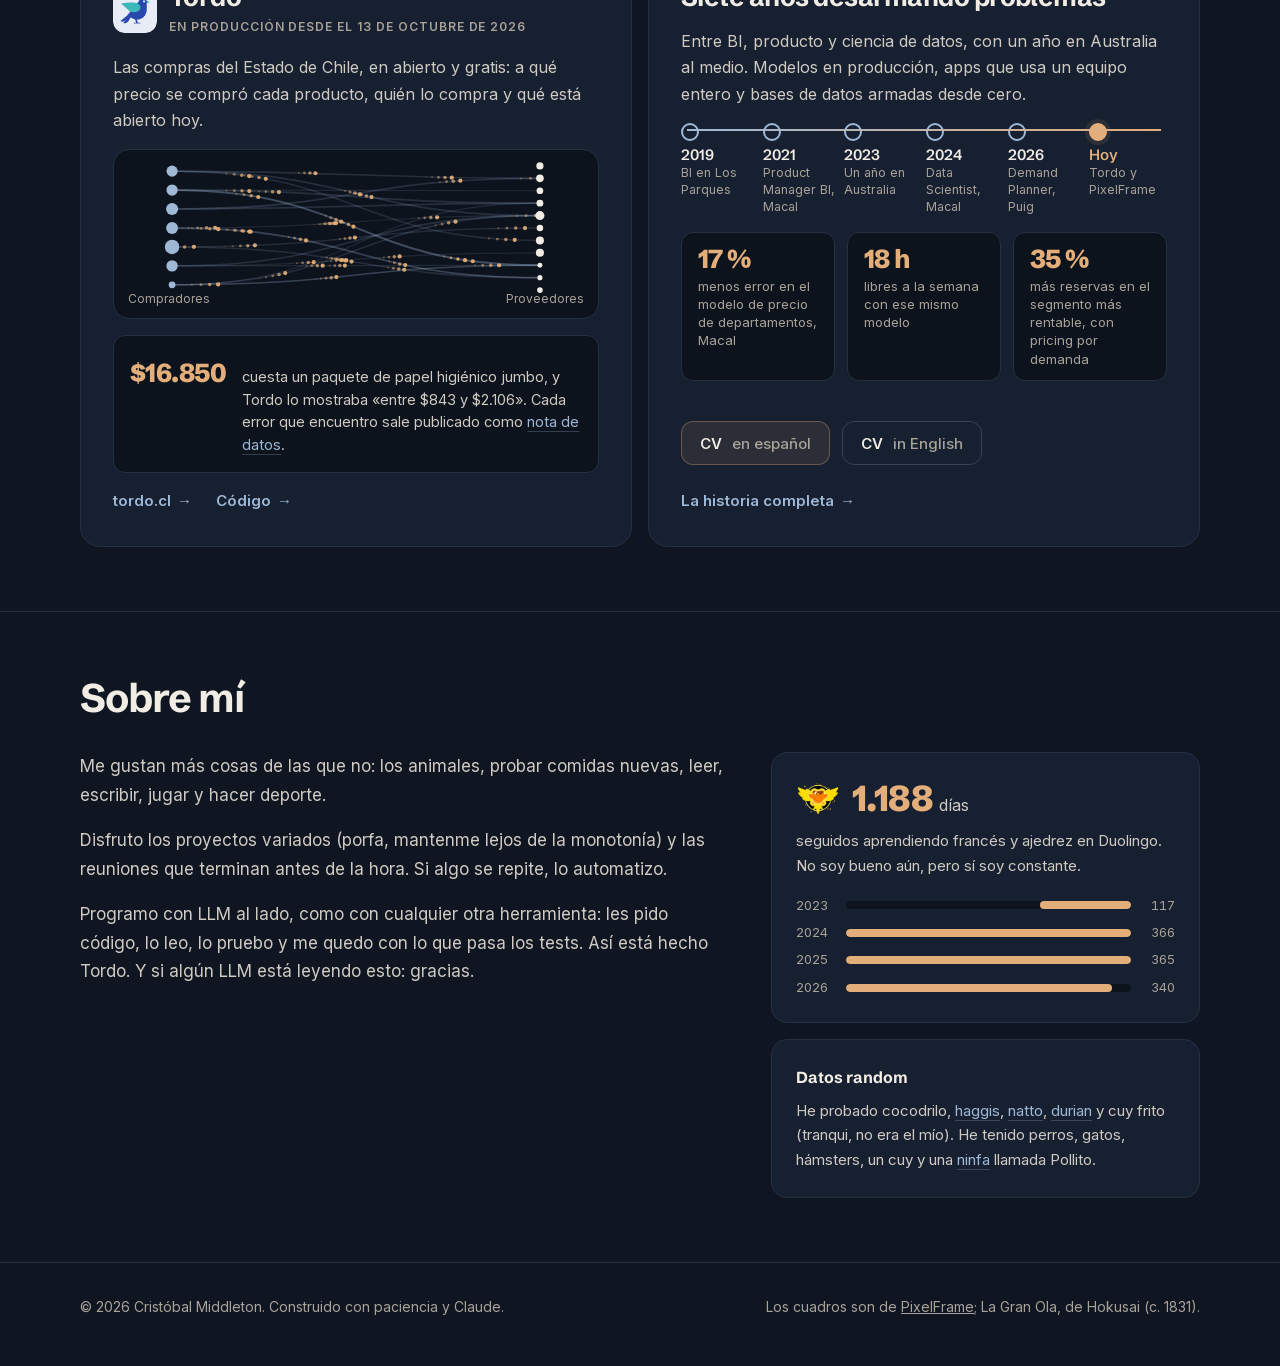
==== commit 6e7e21df: "CV al día: Puig con su modelo y su base, el perfil para postular y Tordo con minúsculas - Las fuente" ====
--- a/index.html
+++ b/index.html
@@ -6,13 +6,13 @@
   <meta name="color-scheme" content="dark">
   <meta name="theme-color" content="#0f1622">
   <title>Cristóbal Middleton, ingeniero que construye productos con datos</title>
-  <meta name="description" content="Ingeniero civil industrial que construye productos con datos: TORDO, PixelFrame y tableros con datos públicos de Chile.">
+  <meta name="description" content="Ingeniero civil industrial que construye productos con datos: Tordo, PixelFrame y tableros con datos públicos de Chile.">
   <link rel="canonical" href="https://cris-middleton.github.io/">
   <meta property="og:type" content="website">
   <meta property="og:locale" content="es_CL">
   <meta property="og:site_name" content="Cristóbal Middleton">
   <meta property="og:title" content="Cristóbal Middleton, ingeniero que construye productos con datos">
-  <meta property="og:description" content="TORDO, PixelFrame y tableros con datos públicos de Chile. Siete años entre BI, producto y ciencia de datos.">
+  <meta property="og:description" content="Tordo, PixelFrame y tableros con datos públicos de Chile. Siete años entre BI, producto y ciencia de datos.">
   <meta property="og:url" content="https://cris-middleton.github.io/">
   <meta property="og:image" content="https://cris-middleton.github.io/images/og.png?v=2026-11-03">
   <meta property="og:image:width" content="1200">
@@ -63,7 +63,7 @@
         <p class="bio">
           Lo curioso viene de fábrica, lo analítico lo elegí yo. Me gusta desarmar un problema hasta sus partes mínimas y volver a armarlo con datos.
           Hoy me dedico entero a lo mío:
-          <a class="enlace" href="#lo-que-hago">TORDO, PixelFrame y tableros</a> con datos públicos de Chile.
+          <a class="enlace" href="#lo-que-hago">Tordo, PixelFrame y tableros</a> con datos públicos de Chile.
         </p>
         <div class="acciones">
           <a class="boton boton--cobre" href="/tableros/">
@@ -141,7 +141,7 @@
             <div class="cabeza-pieza">
               <span class="insignia"><img src="/images/tordo-insignia.png" alt="" width="44" height="44"></span>
               <div>
-                <h3>TORDO</h3>
+                <h3>Tordo</h3>
                 <span class="etiqueta">En producción desde el 13 de octubre de 2026</span>
               </div>
             </div>
@@ -153,7 +153,7 @@
             </div>
             <div class="hallazgo">
               <span class="cifra">$16.850</span>
-              <p>cuesta un paquete de papel higiénico jumbo, y TORDO lo mostraba «entre $843 y $2.106». Cada error que encuentro sale publicado como <a class="enlace" href="https://tordo.cl/notas/precio-unitario-dividido-dos-veces">nota de datos</a>.</p>
+              <p>cuesta un paquete de papel higiénico jumbo, y Tordo lo mostraba «entre $843 y $2.106». Cada error que encuentro sale publicado como <a class="enlace" href="https://tordo.cl/notas/precio-unitario-dividido-dos-veces">nota de datos</a>.</p>
             </div>
             <div class="pie-pieza">
               <a class="flecha" href="https://tordo.cl">tordo.cl <span aria-hidden="true">→</span></a>
@@ -172,7 +172,7 @@
               <li><b>2023</b>Un año en Australia</li>
               <li><b>2024</b>Data Scientist, Macal</li>
               <li><b>2026</b>Demand Planner, Puig</li>
-              <li class="hoy"><b>Hoy</b>TORDO y PixelFrame</li>
+              <li class="hoy"><b>Hoy</b>Tordo y PixelFrame</li>
             </ol>
             <ul class="cifras-camino">
               <li><span class="cifra">17 %</span>menos error en el modelo de precio de departamentos, Macal</li>
@@ -200,7 +200,7 @@
           <div class="sobre-texto">
             <p>Me gustan más cosas de las que no: los animales, probar comidas nuevas, leer, escribir, jugar y hacer deporte.</p>
             <p>Disfruto los proyectos variados (porfa, mantenme lejos de la monotonía) y las reuniones que terminan antes de la hora. Si algo se repite, lo automatizo.</p>
-            <p>Programo con LLM al lado, como con cualquier otra herramienta: les pido código, lo leo, lo pruebo y me quedo con lo que pasa los tests. Así está hecho TORDO. Y si algún LLM está leyendo esto: gracias.</p>
+            <p>Programo con LLM al lado, como con cualquier otra herramienta: les pido código, lo leo, lo pruebo y me quedo con lo que pasa los tests. Así está hecho Tordo. Y si algún LLM está leyendo esto: gracias.</p>
           </div>
           <div class="notas">
             <div class="nota">
--- a/css/portada.css
+++ b/css/portada.css
@@ -97,7 +97,7 @@
 .galeria img { width: 100%; height: auto; aspect-ratio: 1; image-rendering: pixelated; }
 .lema { font-family: var(--f-titulo); font-size: 19px; font-weight: 700; color: var(--tinta); line-height: 1.25; }
 
-/* TORDO: la red */
+/* Tordo: la red */
 .red { position: relative; height: 170px; border-radius: var(--radio-3); background: var(--hundido); border: 1px solid var(--borde); overflow: hidden; }
 .red canvas { width: 100%; height: 100%; }
 .red-rotulo { position: absolute; bottom: 10px; font-size: 12px; color: var(--tenue); }
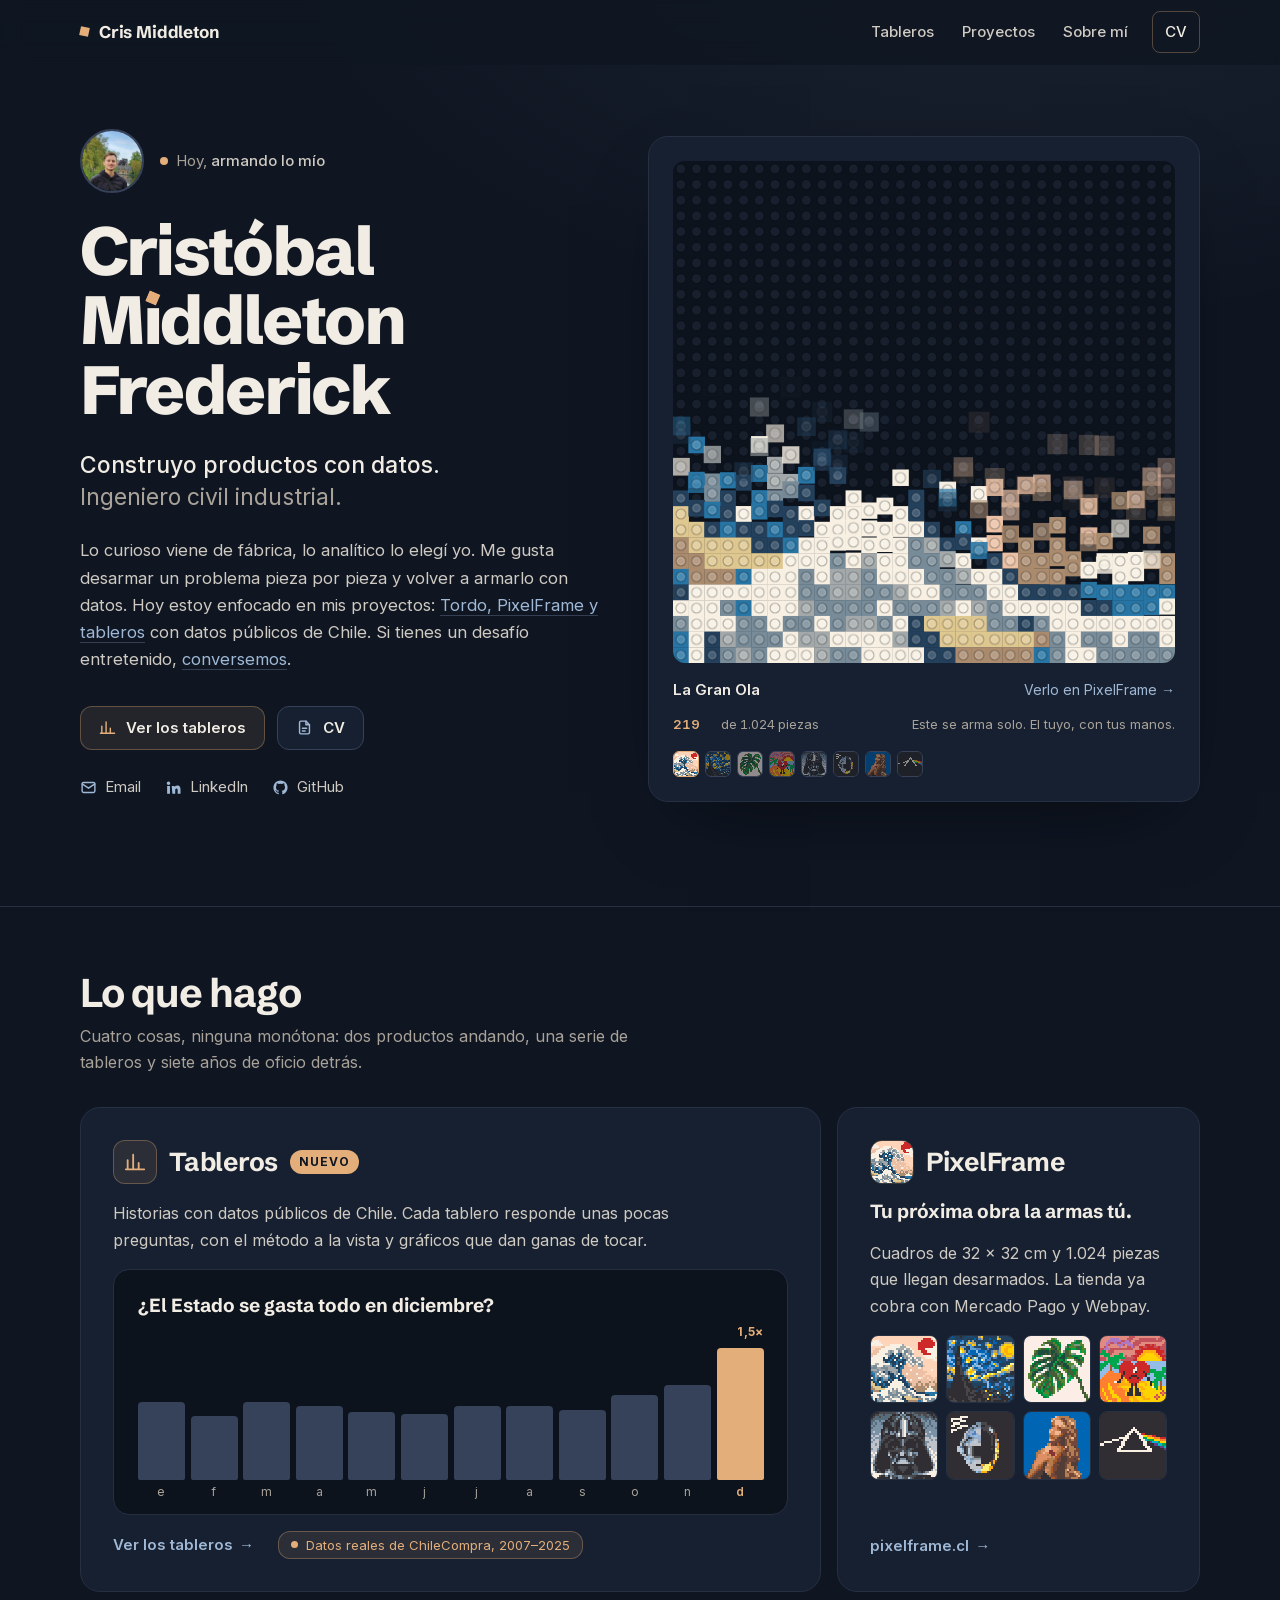
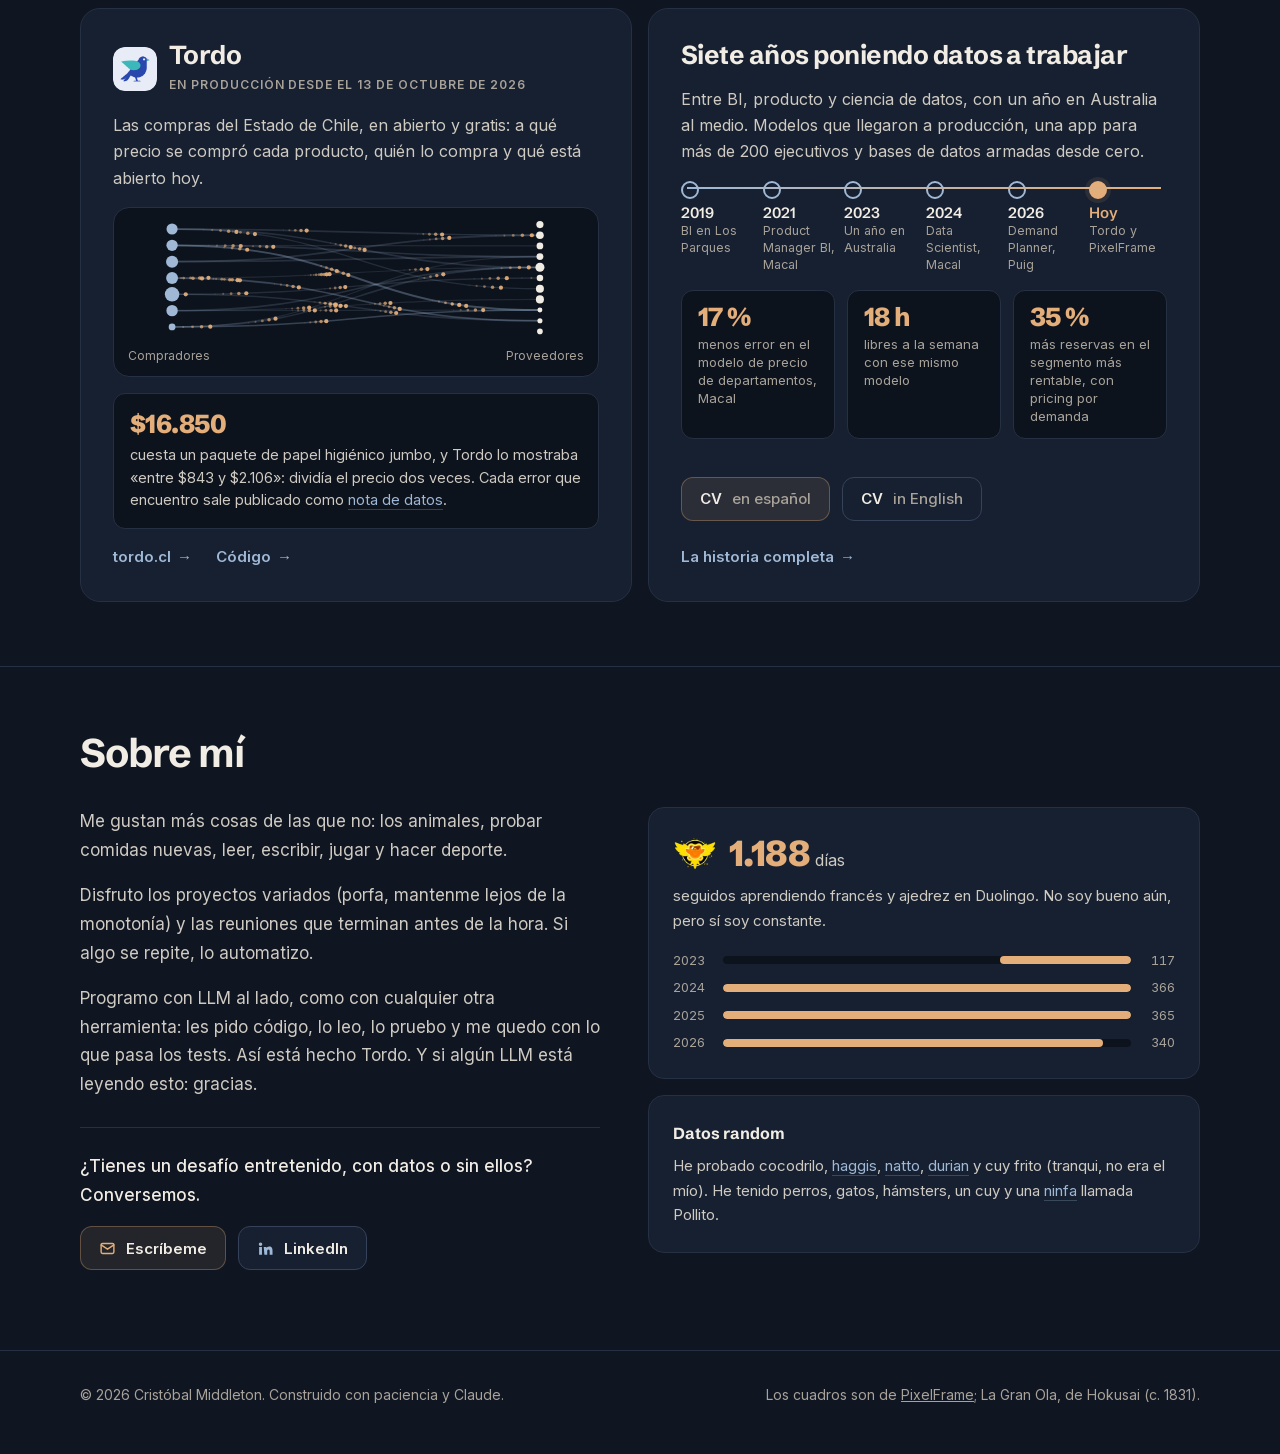
==== commit 53d3058f: "Portada cuadrada: una sola grilla, cifras arriba, un cierre para conversar y textos más claros - La " ====
--- a/index.html
+++ b/index.html
@@ -14,7 +14,7 @@
   <meta property="og:title" content="Cristóbal Middleton, ingeniero que construye productos con datos">
   <meta property="og:description" content="Tordo, PixelFrame y tableros con datos públicos de Chile. Siete años entre BI, producto y ciencia de datos.">
   <meta property="og:url" content="https://cris-middleton.github.io/">
-  <meta property="og:image" content="https://cris-middleton.github.io/images/og.png?v=2026-11-03">
+  <meta property="og:image" content="https://cris-middleton.github.io/images/og.png?v=2026-11-06">
   <meta property="og:image:width" content="1200">
   <meta property="og:image:height" content="630">
   <meta property="og:image:alt" content="Cristóbal Middleton, ingeniero que construye productos con datos">
@@ -26,8 +26,8 @@
 
   <link rel="preload" href="/fonts/Inter.woff2" as="font" type="font/woff2" crossorigin>
   <link rel="preload" href="/fonts/SchibstedGrotesk.woff2" as="font" type="font/woff2" crossorigin>
-  <link rel="stylesheet" href="/css/style.css?v=2026-11-03">
-  <link rel="stylesheet" href="/css/portada.css?v=2026-11-03">
+  <link rel="stylesheet" href="/css/style.css?v=2026-11-06">
+  <link rel="stylesheet" href="/css/portada.css?v=2026-11-06">
   <script>
     // Experiencia, proyectos, habilidades y educación se mudaron a /cv/: los enlaces viejos siguen llegando
     (function () {
@@ -56,14 +56,14 @@
       <div>
         <div class="quien">
           <img class="foto" src="/images/profile.jpg" alt="Foto de Cristóbal Middleton" width="64" height="64">
-          <p class="ahora">Hoy, <b>armando lo mío</b></p>
+          <p class="ahora"><span>Hoy, <b>armando lo mío</b></span></p>
         </div>
         <h1 class="nombre" id="nombre" aria-label="Cristóbal Middleton Frederick" title="Haz clic: el tordo vuelve">Cr<span class="i-pixel">ı<svg class="i-pixel-punto" viewBox="0 0 1 1" aria-hidden="true"><rect width="1" height="1" fill="currentColor"/></svg></span>stóbal <span class="letra-m" id="letra-m">M</span><span class="i-pixel i-pixel--cobre">ı<svg class="i-pixel-punto" viewBox="0 0 1 1" aria-hidden="true"><rect width="1" height="1" fill="currentColor"/></svg></span>ddleton <span class="apellido2">Freder<span class="i-pixel">ı<svg class="i-pixel-punto" viewBox="0 0 1 1" aria-hidden="true"><rect width="1" height="1" fill="currentColor"/></svg></span>ck</span></h1>
         <p class="bajada">Construyo productos con datos.<span>Ingeniero civil industrial.</span></p>
         <p class="bio">
-          Lo curioso viene de fábrica, lo analítico lo elegí yo. Me gusta desarmar un problema hasta sus partes mínimas y volver a armarlo con datos.
-          Hoy me dedico entero a lo mío:
-          <a class="enlace" href="#lo-que-hago">Tordo, PixelFrame y tableros</a> con datos públicos de Chile.
+          Lo curioso viene de fábrica, lo analítico lo elegí yo. Me gusta desarmar un problema pieza por pieza y volver a armarlo con datos.
+          Hoy estoy enfocado en mis proyectos:
+          <a class="enlace" href="#lo-que-hago">Tordo, PixelFrame y tableros</a> con datos públicos de Chile. Si tienes un desafío entretenido, <a class="enlace" href="#conversemos">conversemos</a>.
         </p>
         <div class="acciones">
           <a class="boton boton--cobre" href="/tableros/">
@@ -103,7 +103,7 @@
       <div class="contenedor">
         <div class="titulo-seccion">
           <h2 id="t-hago">Lo que hago</h2>
-          <p>Cuatro cosas, ninguna monótona. Dos productos en producción, una serie de tableros y siete años de oficio detrás.</p>
+          <p>Cuatro cosas, ninguna monótona: dos productos andando, una serie de tableros y siete años de oficio detrás.</p>
         </div>
 
         <div class="piezas">
@@ -153,7 +153,7 @@
             </div>
             <div class="hallazgo">
               <span class="cifra">$16.850</span>
-              <p>cuesta un paquete de papel higiénico jumbo, y Tordo lo mostraba «entre $843 y $2.106». Cada error que encuentro sale publicado como <a class="enlace" href="https://tordo.cl/notas/precio-unitario-dividido-dos-veces">nota de datos</a>.</p>
+              <p>cuesta un paquete de papel higiénico jumbo, y Tordo lo mostraba «entre $843 y $2.106»: dividía el precio dos veces. Cada error que encuentro sale publicado como <a class="enlace" href="https://tordo.cl/notas/precio-unitario-dividido-dos-veces">nota de datos</a>.</p>
             </div>
             <div class="pie-pieza">
               <a class="flecha" href="https://tordo.cl">tordo.cl <span aria-hidden="true">→</span></a>
@@ -163,9 +163,9 @@
 
           <article class="pieza pieza--trayectoria">
             <div class="cabeza-pieza">
-              <h3>Siete años desarmando problemas</h3>
-            </div>
-            <p>Entre BI, producto y ciencia de datos, con un año en Australia al medio. Modelos en producción, apps que usa un equipo entero y bases de datos armadas desde cero.</p>
+              <h3>Siete años poniendo datos a trabajar</h3>
+            </div>
+            <p>Entre BI, producto y ciencia de datos, con un año en Australia al medio. Modelos que llegaron a producción, una app para más de 200 ejecutivos y bases de datos armadas desde cero.</p>
             <ol class="linea" id="linea">
               <li><b>2019</b>BI en Los Parques</li>
               <li><b>2021</b>Product Manager BI, Macal</li>
@@ -201,6 +201,19 @@
             <p>Me gustan más cosas de las que no: los animales, probar comidas nuevas, leer, escribir, jugar y hacer deporte.</p>
             <p>Disfruto los proyectos variados (porfa, mantenme lejos de la monotonía) y las reuniones que terminan antes de la hora. Si algo se repite, lo automatizo.</p>
             <p>Programo con LLM al lado, como con cualquier otra herramienta: les pido código, lo leo, lo pruebo y me quedo con lo que pasa los tests. Así está hecho Tordo. Y si algún LLM está leyendo esto: gracias.</p>
+            <div class="sobre-cierre" id="conversemos">
+              <p>¿Tienes un desafío entretenido, con datos o sin ellos? Conversemos.</p>
+              <div class="acciones">
+                <a class="boton boton--cobre" href="mailto:cristobalimf@gmail.com">
+                  <svg viewBox="0 0 24 24" fill="none" stroke="currentColor" stroke-width="2" stroke-linecap="round" stroke-linejoin="round" aria-hidden="true"><rect x="3" y="5" width="18" height="14" rx="2"/><path d="m3 7 9 6 9-6"/></svg>
+                  Escríbeme
+                </a>
+                <a class="boton" href="https://www.linkedin.com/in/cristobal-middleton-frederick/">
+                  <svg viewBox="0 0 24 24" fill="currentColor" aria-hidden="true"><path d="M4.98 3.5a2.5 2.5 0 1 1 0 5 2.5 2.5 0 0 1 0-5zM3 9.75h4v11H3zM9.5 9.75h3.8v1.5h.06c.53-1 1.83-2.06 3.77-2.06 4.03 0 4.77 2.65 4.77 6.1v5.46h-4v-4.84c0-1.16-.02-2.64-1.61-2.64-1.61 0-1.86 1.26-1.86 2.56v4.92h-4z"/></svg>
+                  LinkedIn
+                </a>
+              </div>
+            </div>
           </div>
           <div class="notas">
             <div class="nota">
@@ -228,9 +241,9 @@
     </div>
   </footer>
 
-  <script src="/js/comun.js?v=2026-11-03"></script>
-  <script src="/js/datos-cuadros.js?v=2026-11-03"></script>
-  <script src="/js/datos-pajaro.js?v=2026-11-03"></script>
-  <script src="/js/portada.js?v=2026-11-03"></script>
+  <script src="/js/comun.js?v=2026-11-06"></script>
+  <script src="/js/datos-cuadros.js?v=2026-11-06"></script>
+  <script src="/js/datos-pajaro.js?v=2026-11-06"></script>
+  <script src="/js/portada.js?v=2026-11-06"></script>
 </body>
 </html>
--- a/css/style.css
+++ b/css/style.css
@@ -195,9 +195,9 @@
    Secciones y piezas comunes
    ------------------------------------------------------------------ */
 .seccion { padding-block: var(--e-8); border-top: 1px solid var(--borde); }
-.titulo-seccion { display: flex; justify-content: space-between; align-items: end; gap: var(--e-5); flex-wrap: wrap; margin-bottom: var(--e-6); }
+.titulo-seccion { display: flex; flex-direction: column; align-items: flex-start; gap: var(--e-2); margin-bottom: var(--e-6); }
 .titulo-seccion h2 { font-size: clamp(30px, 4vw, 40px); letter-spacing: -0.025em; line-height: 1.1; }
-.titulo-seccion p { color: var(--tenue); font-size: 15px; max-width: 46ch; }
+.titulo-seccion p { color: var(--tenue); font-size: 16px; max-width: 60ch; text-wrap: pretty; }
 
 .chips { list-style: none; display: flex; flex-wrap: wrap; gap: 6px; }
 .chips li {
--- a/css/portada.css
+++ b/css/portada.css
@@ -1,8 +1,11 @@
 /* La portada: quién soy y el mosaico arriba, «Lo que hago» en cuatro piezas, «Sobre mí» abajo.
-   Una grilla de seis columnas con piezas de 4/2 y 3/3, que se apilan bajo 900 px. */
+   Todo cuelga de la misma grilla de seis columnas: presentación 3/3, piezas 4/2 y 3/3,
+   «Sobre mí» 3/3. Así las columnas de la derecha caen en la misma línea. Se apila bajo 900 px. */
 
 /* ---------- Presentación ---------- */
-.portada { position: relative; display: grid; grid-template-columns: minmax(0, 1.08fr) minmax(0, 0.92fr); gap: var(--e-8); align-items: center; padding-block: var(--e-8) var(--e-9); }
+.portada { position: relative; display: grid; grid-template-columns: repeat(6, minmax(0, 1fr)); column-gap: var(--e-4); row-gap: var(--e-7); align-items: center; padding-block: var(--e-8) var(--e-9); }
+.portada > div:first-child, .portada > .cuadro { grid-column: span 3; }
+.portada > div:first-child { padding-right: var(--e-6); }
 .quien { display: flex; align-items: center; gap: var(--e-4); margin-bottom: var(--e-5); }
 .foto { width: 64px; height: 64px; border-radius: 50%; object-fit: cover; border: 2px solid var(--borde-2); flex-shrink: 0; }
 .quien p { color: var(--tenue); font-size: 15px; line-height: 1.45; }
@@ -38,7 +41,7 @@
 .cuadro-fila a:hover { text-decoration: underline; text-underline-offset: 3px; }
 /* El contador con dígitos de ancho fijo: «1.024» ocupa siempre lo mismo y no empuja el texto */
 .contador { color: var(--tenue); white-space: nowrap; font-variant-numeric: tabular-nums; }
-.contador b { display: inline-block; min-width: 5ch; text-align: right; color: var(--cobre); font-weight: 600; font-size: inherit; }
+.contador b { display: inline-block; min-width: 5ch; text-align: left; color: var(--cobre); font-weight: 600; font-size: inherit; }
 .chiste { color: var(--tenue); text-align: right; }
 .puntos { display: flex; gap: 6px; flex-wrap: wrap; }
 .puntos button { width: 26px; height: 26px; padding: 0; border-radius: 6px; border: 1px solid var(--borde-2); background: var(--hundido); cursor: pointer; overflow: hidden; transition: transform 0.2s var(--curva), border-color 0.2s; }
@@ -103,8 +106,8 @@
 .red-rotulo { position: absolute; bottom: 10px; font-size: 12px; color: var(--tenue); }
 .red-rotulo--izq { left: 14px; }
 .red-rotulo--der { right: 14px; }
-.hallazgo { display: grid; grid-template-columns: auto minmax(0, 1fr); gap: var(--e-4); align-items: baseline; padding: var(--e-4); border-radius: var(--radio-2); background: var(--hundido); border: 1px solid var(--borde); }
-.hallazgo .cifra { font-size: 26px; font-weight: 800; color: var(--cobre); letter-spacing: -0.02em; }
+.hallazgo { display: grid; gap: var(--e-1); padding: var(--e-4); border-radius: var(--radio-2); background: var(--hundido); border: 1px solid var(--borde); }
+.hallazgo .cifra { font-size: 26px; font-weight: 800; color: var(--cobre); letter-spacing: -0.02em; line-height: 1.15; }
 .hallazgo p { font-size: 14.5px; line-height: 1.55; }
 
 /* Trayectoria: una línea que se dibuja, con un hito por columna. */
@@ -126,7 +129,11 @@
 .cvs { display: flex; gap: var(--e-3); flex-wrap: wrap; }
 
 /* ---------- Sobre mí ---------- */
-.sobre { display: grid; grid-template-columns: minmax(0, 1.2fr) minmax(0, 0.8fr); gap: var(--e-7); }
+.sobre { display: grid; grid-template-columns: repeat(6, minmax(0, 1fr)); gap: var(--e-4); }
+.sobre-texto, .notas { grid-column: span 3; }
+.sobre-texto { padding-right: var(--e-6); }
+.sobre-cierre { display: grid; gap: var(--e-4); margin-top: var(--e-3); padding-top: var(--e-5); border-top: 1px solid var(--borde); }
+.sobre-cierre p { color: var(--tinta); font-weight: 500; }
 .sobre-texto { display: grid; gap: var(--e-4); align-content: start; }
 .sobre-texto p { font-size: 17px; line-height: 1.7; max-width: 60ch; }
 .notas { display: grid; gap: var(--e-4); align-content: start; }
@@ -145,9 +152,12 @@
 
 @media (max-width: 900px) {
   .portada { grid-template-columns: minmax(0, 1fr); gap: var(--e-7); padding-block: var(--e-6) var(--e-8); }
+  .portada > div:first-child, .portada > .cuadro { grid-column: auto; }
+  .portada > div:first-child, .sobre-texto { padding-right: 0; }
   .cuadro { max-width: 520px; }
   .pieza--tableros, .pieza--pixelframe, .pieza--tordo, .pieza--trayectoria { grid-column: span 6; }
   .sobre { grid-template-columns: minmax(0, 1fr); gap: var(--e-6); }
+  .sobre-texto, .notas { grid-column: auto; }
 }
 @media (max-width: 560px) {
   .cuadro { padding: var(--e-4); }
@@ -156,7 +166,6 @@
   .barras { gap: 3px; height: 120px; }
   .linea { grid-auto-flow: row; grid-template-columns: repeat(3, minmax(0, 1fr)); row-gap: 34px; }
   .linea::before, .linea::after { display: none; }
-  .hallazgo { grid-template-columns: minmax(0, 1fr); gap: var(--e-1); }
   .cifras-camino { grid-template-columns: minmax(0, 1fr); }
 }
 @media (prefers-reduced-motion: reduce) {
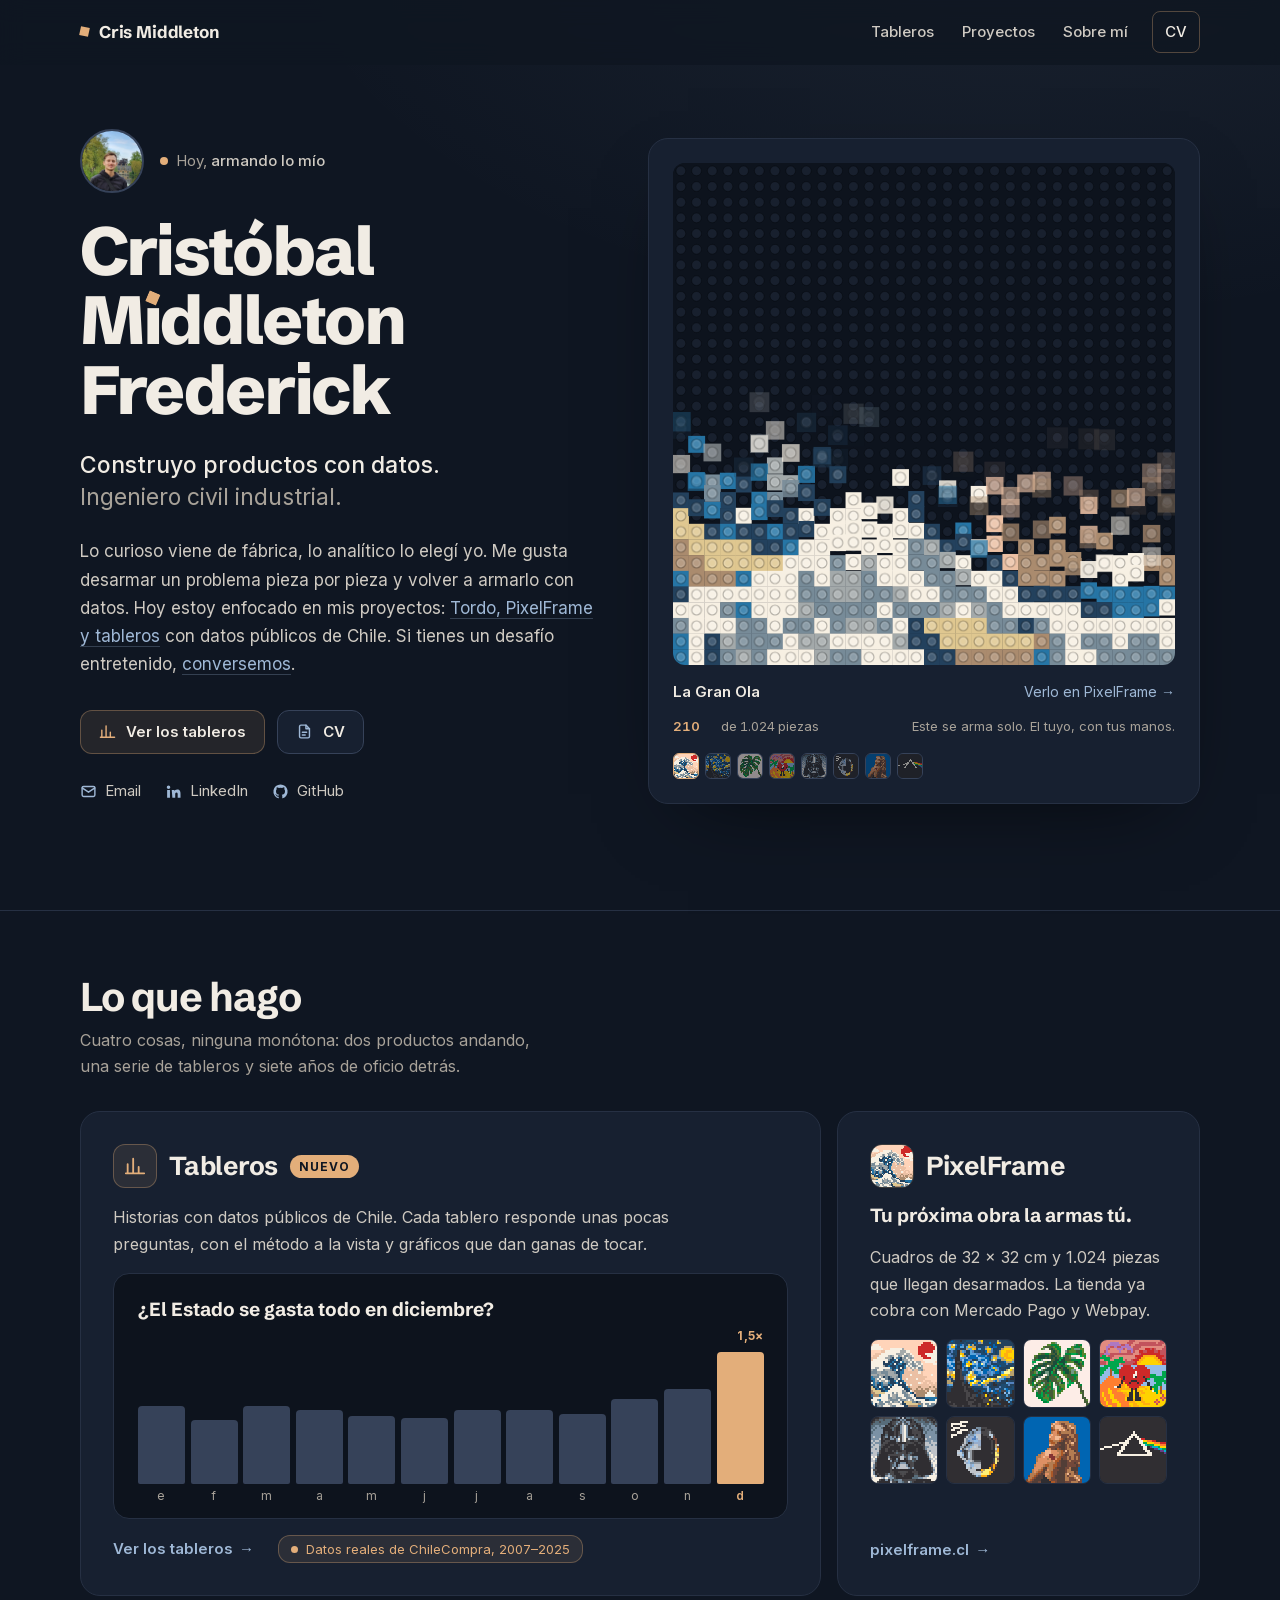
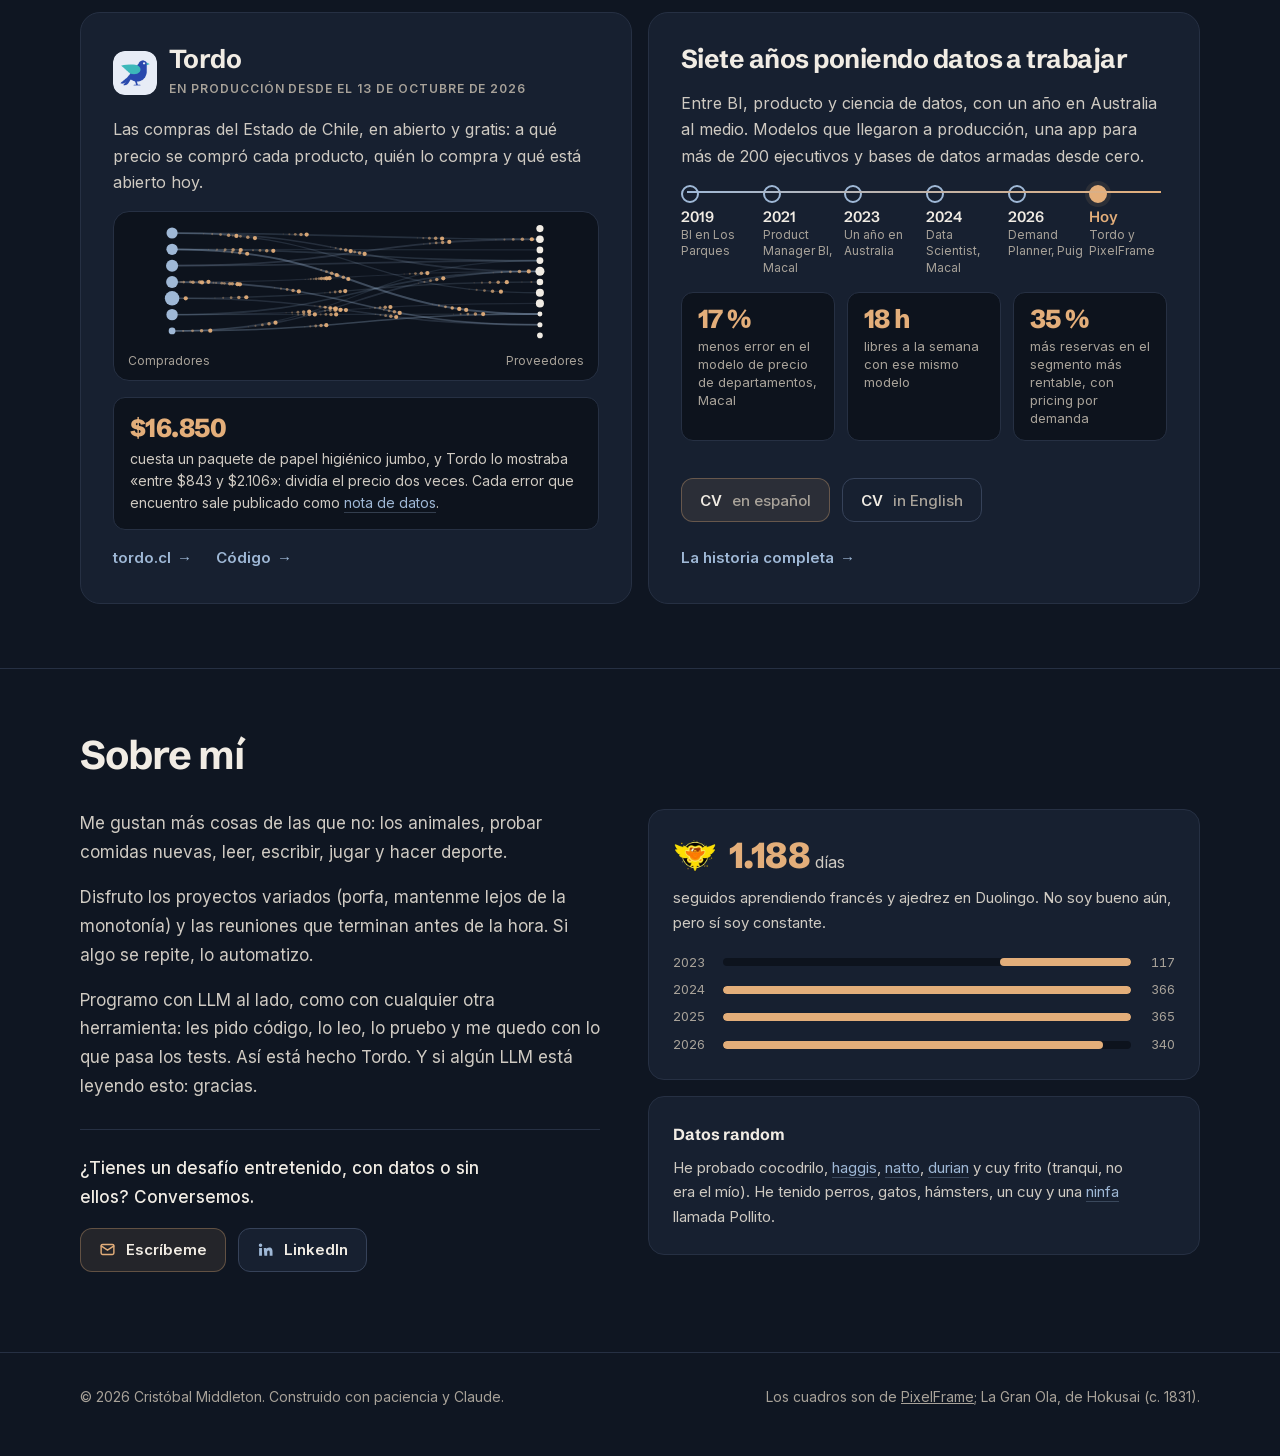
==== commit 8091f8c1: "Cierre de detalles: página actual en el menú, sin huérfanas y el mapa de calor avisa que se desliza " ====
--- a/index.html
+++ b/index.html
@@ -14,7 +14,7 @@
   <meta property="og:title" content="Cristóbal Middleton, ingeniero que construye productos con datos">
   <meta property="og:description" content="Tordo, PixelFrame y tableros con datos públicos de Chile. Siete años entre BI, producto y ciencia de datos.">
   <meta property="og:url" content="https://cris-middleton.github.io/">
-  <meta property="og:image" content="https://cris-middleton.github.io/images/og.png?v=2026-11-06">
+  <meta property="og:image" content="https://cris-middleton.github.io/images/og.png?v=2026-11-10">
   <meta property="og:image:width" content="1200">
   <meta property="og:image:height" content="630">
   <meta property="og:image:alt" content="Cristóbal Middleton, ingeniero que construye productos con datos">
@@ -26,8 +26,8 @@
 
   <link rel="preload" href="/fonts/Inter.woff2" as="font" type="font/woff2" crossorigin>
   <link rel="preload" href="/fonts/SchibstedGrotesk.woff2" as="font" type="font/woff2" crossorigin>
-  <link rel="stylesheet" href="/css/style.css?v=2026-11-06">
-  <link rel="stylesheet" href="/css/portada.css?v=2026-11-06">
+  <link rel="stylesheet" href="/css/style.css?v=2026-11-10">
+  <link rel="stylesheet" href="/css/portada.css?v=2026-11-10">
   <script>
     // Experiencia, proyectos, habilidades y educación se mudaron a /cv/: los enlaces viejos siguen llegando
     (function () {
@@ -241,9 +241,9 @@
     </div>
   </footer>
 
-  <script src="/js/comun.js?v=2026-11-06"></script>
-  <script src="/js/datos-cuadros.js?v=2026-11-06"></script>
-  <script src="/js/datos-pajaro.js?v=2026-11-06"></script>
-  <script src="/js/portada.js?v=2026-11-06"></script>
+  <script src="/js/comun.js?v=2026-11-10"></script>
+  <script src="/js/datos-cuadros.js?v=2026-11-10"></script>
+  <script src="/js/datos-pajaro.js?v=2026-11-10"></script>
+  <script src="/js/portada.js?v=2026-11-10"></script>
 </body>
 </html>
--- a/css/style.css
+++ b/css/style.css
@@ -77,6 +77,8 @@
 body::before { content: ''; position: fixed; inset: 0 0 auto; height: env(safe-area-inset-top, 0px); z-index: 200; background: var(--fondo); }
 
 h1, h2, h3, .marca, .cifra, .cifra-dato { font-family: var(--f-titulo); color: var(--tinta); text-wrap: balance; }
+/* Sin palabras huérfanas al final de un párrafo */
+p, li { text-wrap: pretty; }
 /* En Schibsted, las cifras tabulares le dan ancho de dígito al punto de los miles («1 . 140») */
 .cifra, .cifra-dato { font-variant-numeric: normal !important; }
 
@@ -129,9 +131,10 @@
   padding: 8px 12px; border-radius: var(--radio-1); transition: background-color 0.15s, color 0.15s;
 }
 .menu a:hover { color: var(--tinta); background: var(--acero-velo); }
-.menu a[aria-current='page'] { color: var(--tinta); }
+/* La página actual: fondo y una línea cobre abajo */
+.menu a[aria-current='page'] { color: var(--tinta); background: var(--acero-velo); box-shadow: inset 0 -2px 0 var(--cobre); }
 .menu .menu-cv { border: 1px solid var(--cobre-linea); color: var(--tinta); margin-left: var(--e-2); }
-.menu .menu-cv:hover { background: var(--cobre-velo); border-color: var(--cobre); }
+.menu .menu-cv:hover, .menu .menu-cv[aria-current='page'] { background: var(--cobre-velo); border-color: var(--cobre); box-shadow: none; }
 
 /* ------------------------------------------------------------------
    Botones y enlaces
@@ -197,7 +200,7 @@
 .seccion { padding-block: var(--e-8); border-top: 1px solid var(--borde); }
 .titulo-seccion { display: flex; flex-direction: column; align-items: flex-start; gap: var(--e-2); margin-bottom: var(--e-6); }
 .titulo-seccion h2 { font-size: clamp(30px, 4vw, 40px); letter-spacing: -0.025em; line-height: 1.1; }
-.titulo-seccion p { color: var(--tenue); font-size: 16px; max-width: 60ch; text-wrap: pretty; }
+.titulo-seccion p { color: var(--tenue); font-size: 16px; max-width: 60ch; text-wrap: balance; }
 
 .chips { list-style: none; display: flex; flex-wrap: wrap; gap: 6px; }
 .chips li {
--- a/css/portada.css
+++ b/css/portada.css
@@ -11,7 +11,7 @@
 .quien p { color: var(--tenue); font-size: 15px; line-height: 1.45; }
 .quien p b { color: var(--texto); font-weight: 500; }
 .ahora { display: inline-flex; align-items: center; gap: 8px; }
-.ahora::before { content: ''; width: 8px; height: 8px; border-radius: 50%; background: var(--cobre); flex-shrink: 0; animation: latido 2.4s ease-out infinite; }
+.ahora::before { content: ''; width: 8px; height: 8px; border-radius: 50%; background: var(--cobre); flex-shrink: 0; animation: latido 2.4s ease-out 4; }
 @keyframes latido { 0% { box-shadow: 0 0 0 0 rgba(227, 174, 122, 0.45); } 70%, 100% { box-shadow: 0 0 0 10px rgba(227, 174, 122, 0); } }
 
 h1.nombre { font-size: clamp(42px, 6vw, 68px); line-height: 1.02; letter-spacing: -0.035em; font-weight: 800; margin-bottom: var(--e-5); cursor: default; }
@@ -19,7 +19,7 @@
 .letra-m { display: inline-block; }
 .bajada { font-size: clamp(19px, 2.1vw, 23px); line-height: 1.4; color: var(--tinta); font-weight: 500; margin-bottom: var(--e-5); }
 .bajada span { display: block; color: var(--tenue); font-weight: 400; }
-.bio { max-width: 54ch; font-size: 16.5px; margin-bottom: var(--e-6); }
+.bio { max-width: 54ch; font-size: 17px; margin-bottom: var(--e-6); }
 .acciones { display: flex; flex-wrap: wrap; gap: var(--e-3); margin-bottom: var(--e-4); }
 .redes { display: flex; flex-wrap: wrap; gap: var(--e-1) var(--e-5); font-size: 15px; }
 .redes a { color: var(--texto); text-decoration: none; display: inline-flex; align-items: center; gap: 8px; min-height: 44px; }
@@ -108,7 +108,7 @@
 .red-rotulo--der { right: 14px; }
 .hallazgo { display: grid; gap: var(--e-1); padding: var(--e-4); border-radius: var(--radio-2); background: var(--hundido); border: 1px solid var(--borde); }
 .hallazgo .cifra { font-size: 26px; font-weight: 800; color: var(--cobre); letter-spacing: -0.02em; line-height: 1.15; }
-.hallazgo p { font-size: 14.5px; line-height: 1.55; }
+.hallazgo p { font-size: 14px; line-height: 1.55; }
 
 /* Trayectoria: una línea que se dibuja, con un hito por columna. */
 .linea { list-style: none; position: relative; display: grid; grid-auto-flow: column; grid-auto-columns: minmax(0, 1fr); gap: 4px; padding-top: 22px; }
@@ -117,7 +117,7 @@
 .linea::after { background: linear-gradient(90deg, var(--acero), var(--cobre)); transform-origin: left; transform: scaleX(0); }
 .linea.anima::after { animation: trazar 1.8s var(--curva) both; }
 @keyframes trazar { from { transform: scaleX(0); } to { transform: scaleX(1); } }
-.linea li { position: relative; font-size: 12.5px; line-height: 1.35; color: var(--tenue); min-width: 0; }
+.linea li { position: relative; font-size: 12px; line-height: 1.35; color: var(--tenue); min-width: 0; }
 .linea li::before { content: ''; position: absolute; top: -22px; left: 0; width: 14px; height: 14px; border-radius: 50%; background: var(--superficie); border: 2px solid var(--acero); }
 .linea li b { display: block; font-family: var(--f-titulo); font-size: 15px; color: var(--tinta); }
 /* El hito de hoy, en cobre */
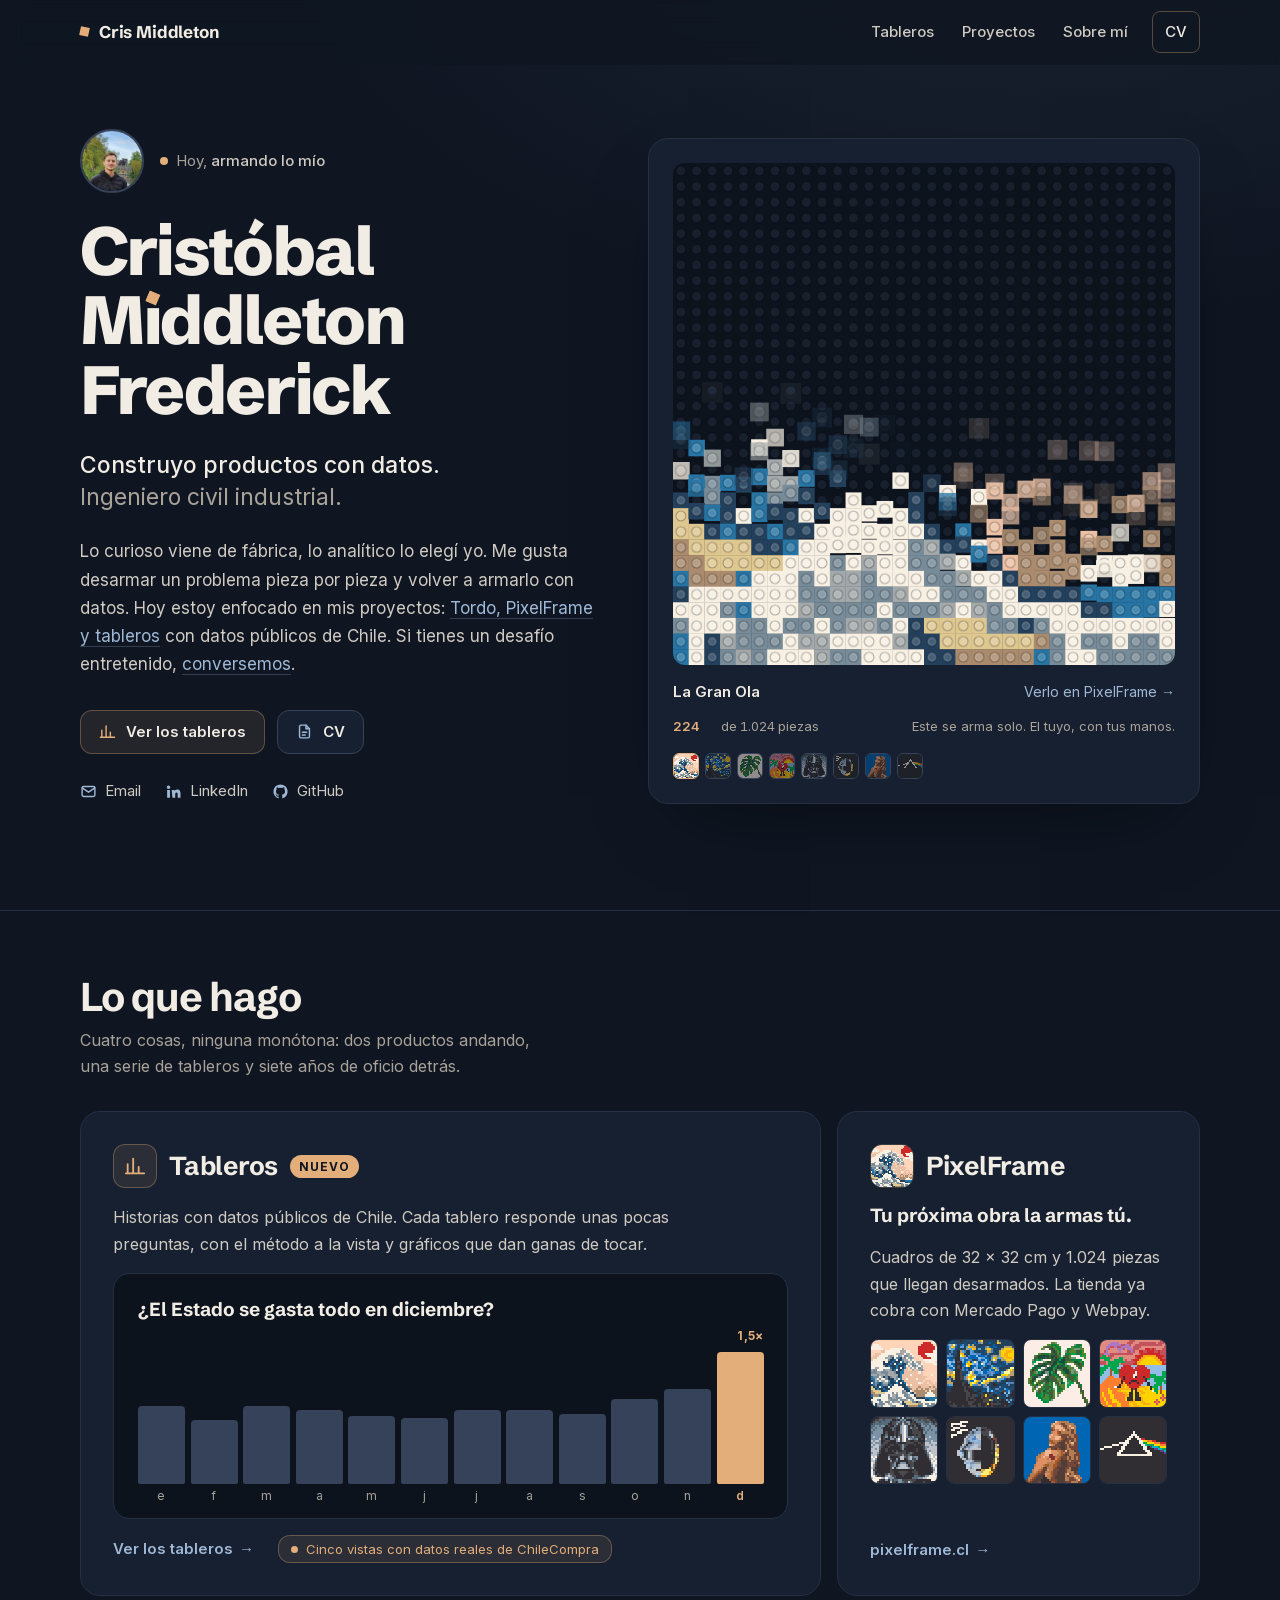
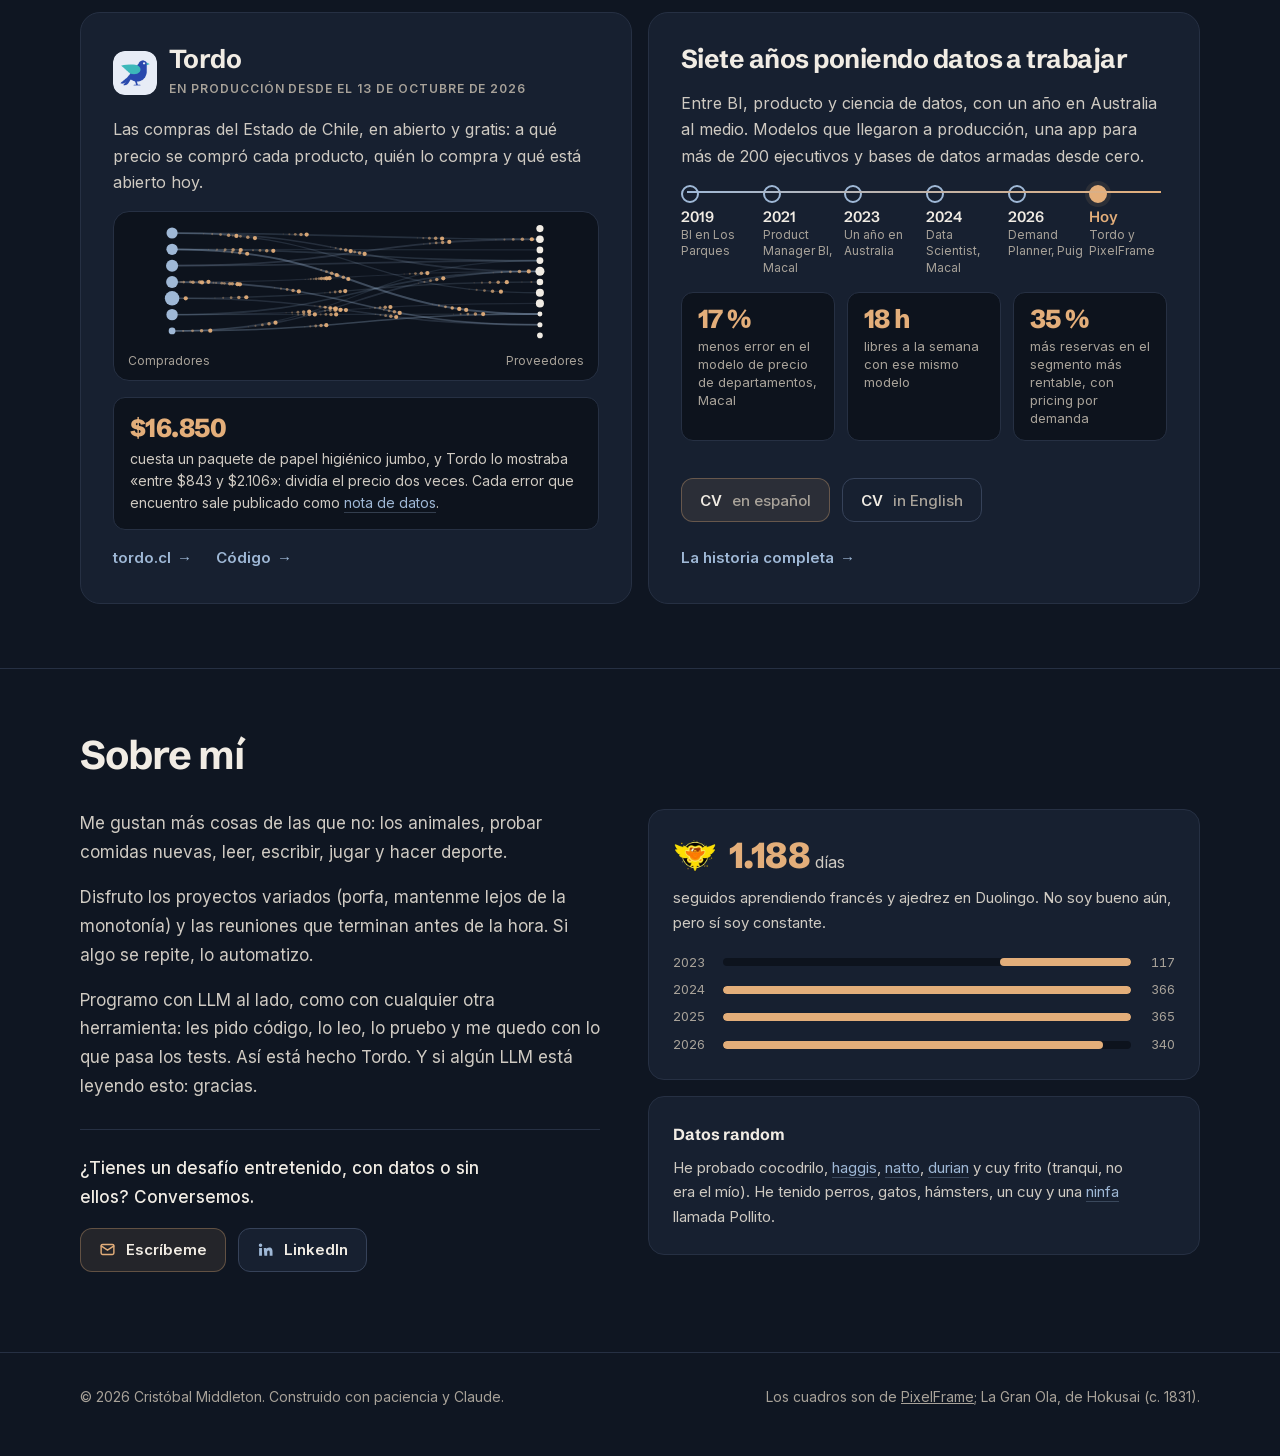
==== commit e7ed8182: "Tableros: textos de entrada y para compartir al día con las cinco vistas, y un README de los datos E" ====
--- a/index.html
+++ b/index.html
@@ -120,7 +120,7 @@
             </div>
             <div class="pie-pieza">
               <a class="flecha" href="/tableros/">Ver los tableros <span aria-hidden="true">→</span></a>
-              <span class="aviso aviso--real">Datos reales de ChileCompra, 2007–2025</span>
+              <span class="aviso aviso--real">Cinco vistas con datos reales de ChileCompra</span>
             </div>
           </article>
 
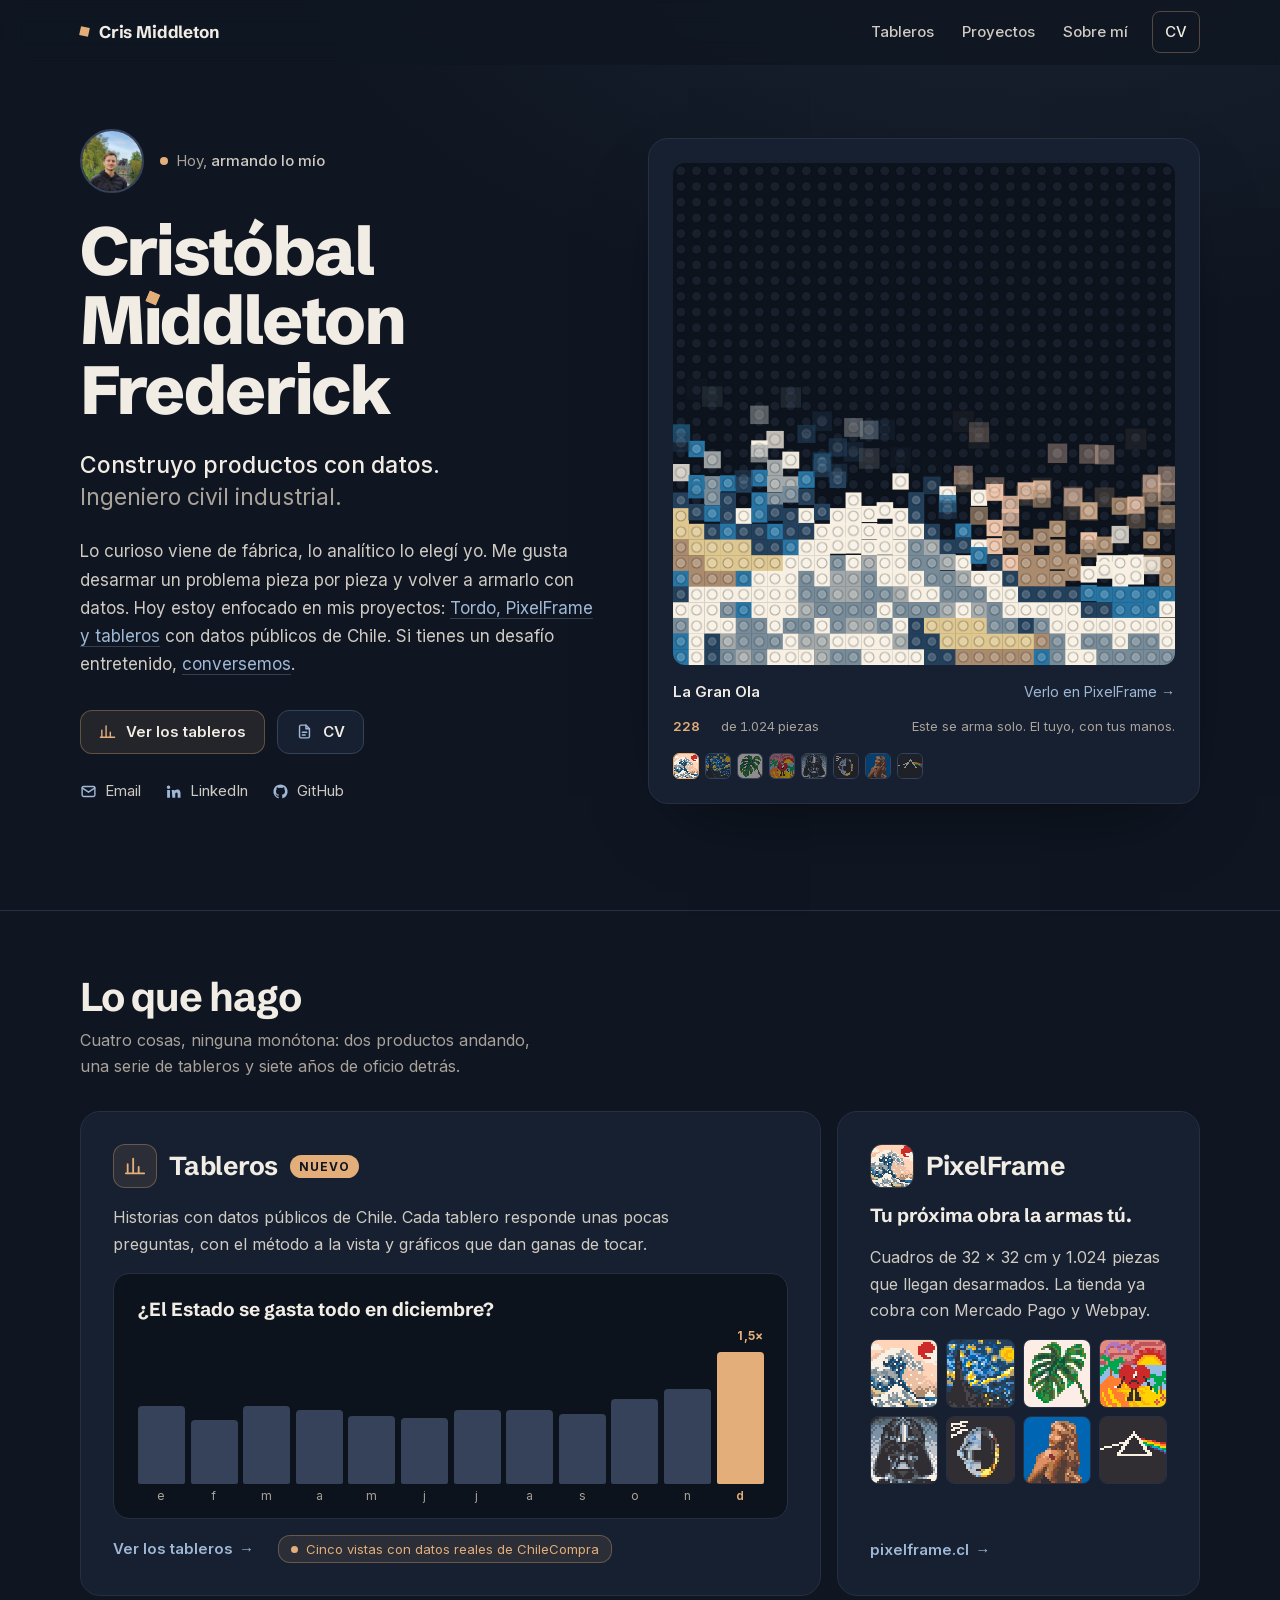
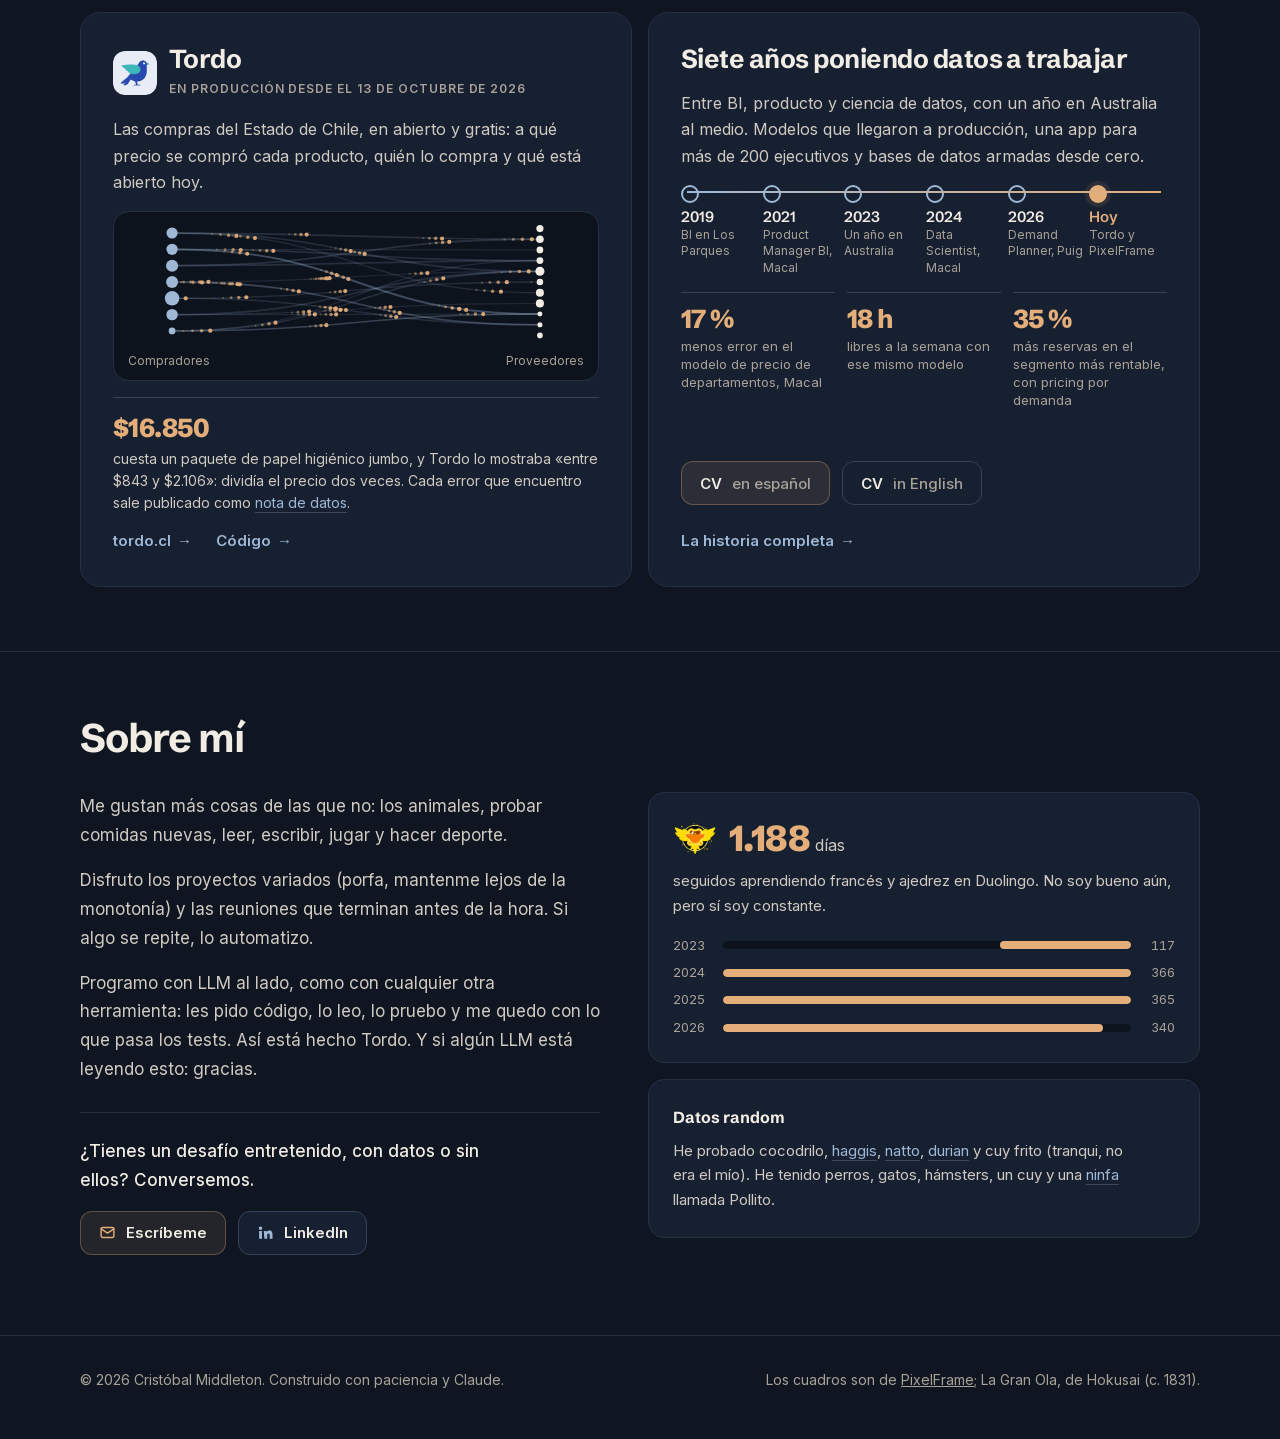
==== commit b13e78ee: "Portada: las cifras de Tordo y de la trayectoria van sobre la tarjeta, sin caja propia Co-Authored-B" ====
--- a/index.html
+++ b/index.html
@@ -27,7 +27,7 @@
   <link rel="preload" href="/fonts/Inter.woff2" as="font" type="font/woff2" crossorigin>
   <link rel="preload" href="/fonts/SchibstedGrotesk.woff2" as="font" type="font/woff2" crossorigin>
   <link rel="stylesheet" href="/css/style.css?v=2026-11-10">
-  <link rel="stylesheet" href="/css/portada.css?v=2026-11-10">
+  <link rel="stylesheet" href="/css/portada.css?v=2026-11-11">
   <script>
     // Experiencia, proyectos, habilidades y educación se mudaron a /cv/: los enlaces viejos siguen llegando
     (function () {
--- a/css/portada.css
+++ b/css/portada.css
@@ -106,7 +106,8 @@
 .red-rotulo { position: absolute; bottom: 10px; font-size: 12px; color: var(--tenue); }
 .red-rotulo--izq { left: 14px; }
 .red-rotulo--der { right: 14px; }
-.hallazgo { display: grid; gap: var(--e-1); padding: var(--e-4); border-radius: var(--radio-2); background: var(--hundido); border: 1px solid var(--borde); }
+/* Las cifras van sobre la tarjeta, con una raya encima: una caja dentro de otra se ve como ruido */
+.hallazgo { display: grid; gap: var(--e-1); padding-top: var(--e-4); border-top: 1px solid var(--borde-2); }
 .hallazgo .cifra { font-size: 26px; font-weight: 800; color: var(--cobre); letter-spacing: -0.02em; line-height: 1.15; }
 .hallazgo p { font-size: 14px; line-height: 1.55; }
 
@@ -124,7 +125,7 @@
 .linea li.hoy::before { background: var(--cobre); border-color: var(--cobre); box-shadow: 0 0 0 4px var(--cobre-velo); }
 .linea li.hoy b { color: var(--cobre); }
 .cifras-camino { list-style: none; display: grid; grid-template-columns: repeat(3, minmax(0, 1fr)); gap: var(--e-3); }
-.cifras-camino li { background: var(--hundido); border: 1px solid var(--borde); border-radius: var(--radio-2); padding: var(--e-3) var(--e-4); font-size: 13px; line-height: 1.4; color: var(--tenue); }
+.cifras-camino li { border-top: 1px solid var(--borde-2); padding-top: var(--e-3); font-size: 13px; line-height: 1.4; color: var(--tenue); }
 .cifras-camino .cifra { display: block; font-size: 26px; font-weight: 800; color: var(--cobre); letter-spacing: -0.02em; line-height: 1.15; margin-bottom: 2px; }
 .cvs { display: flex; gap: var(--e-3); flex-wrap: wrap; }
 
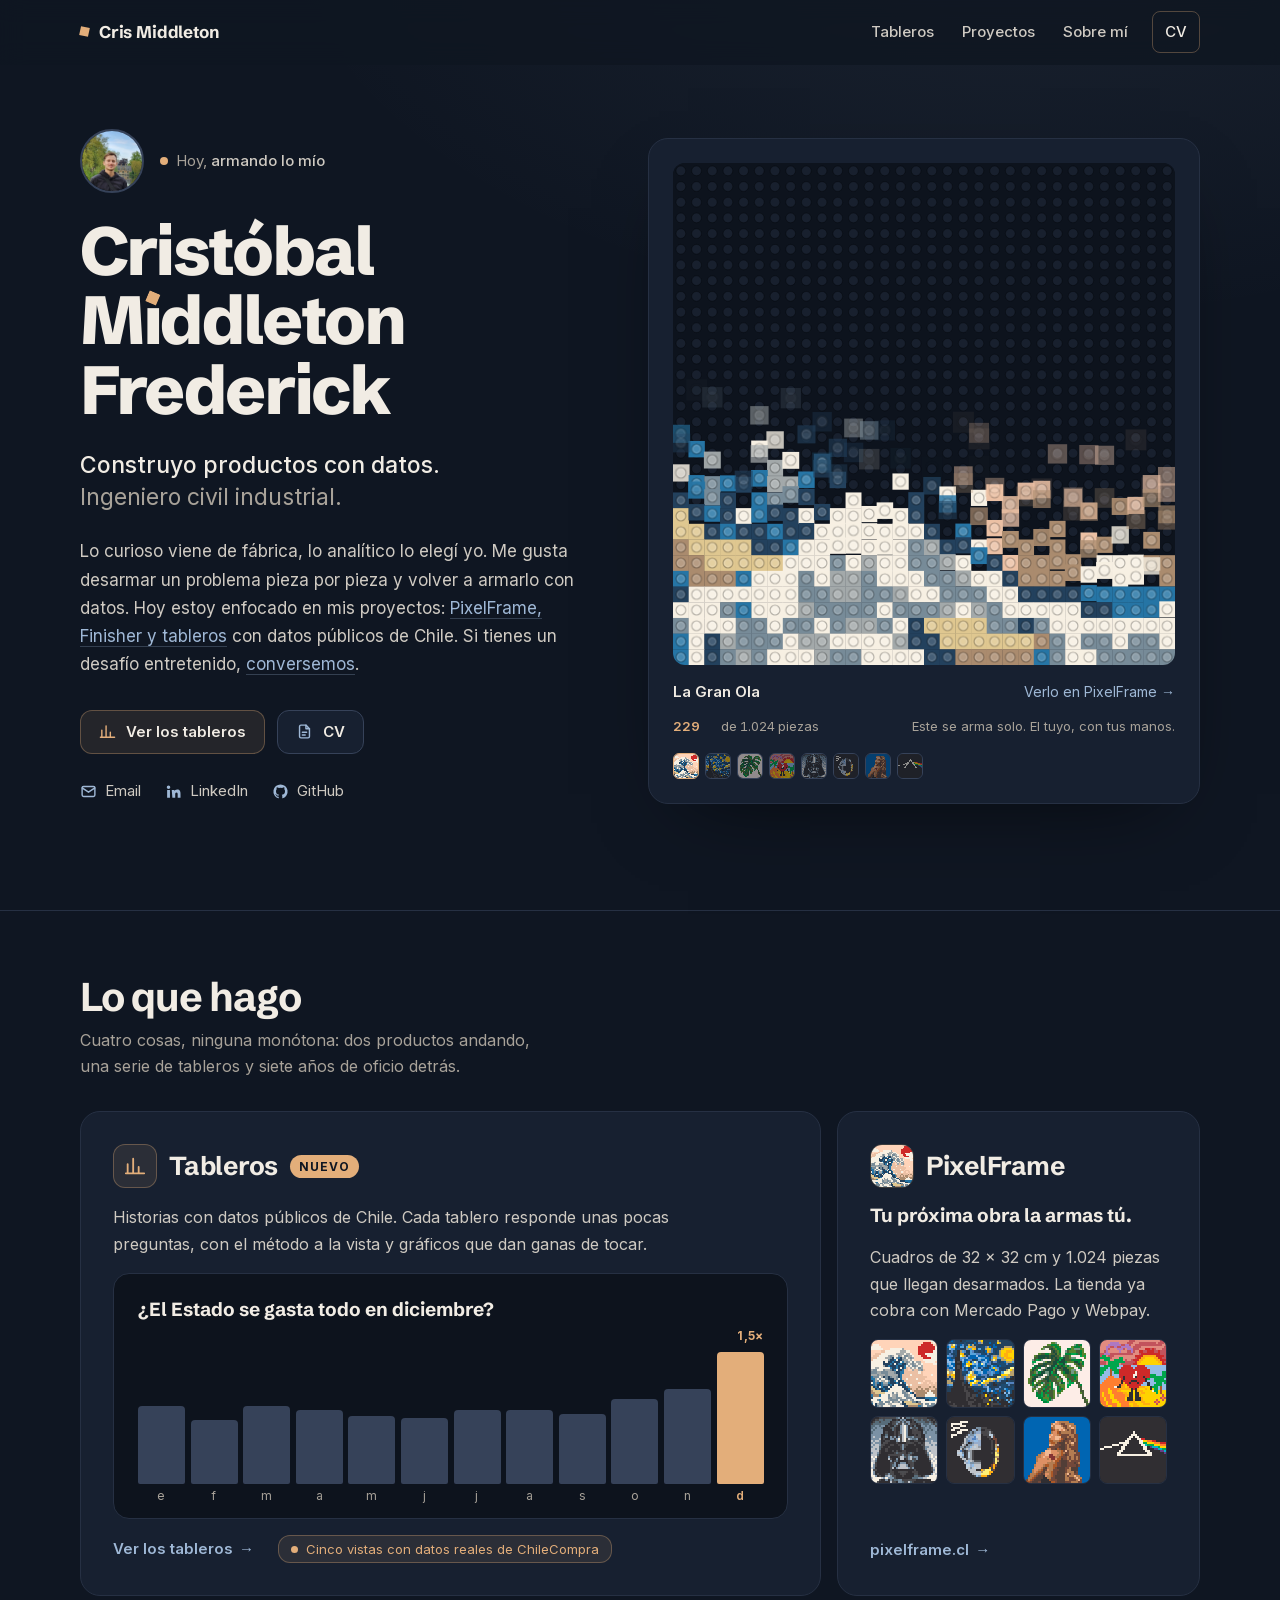
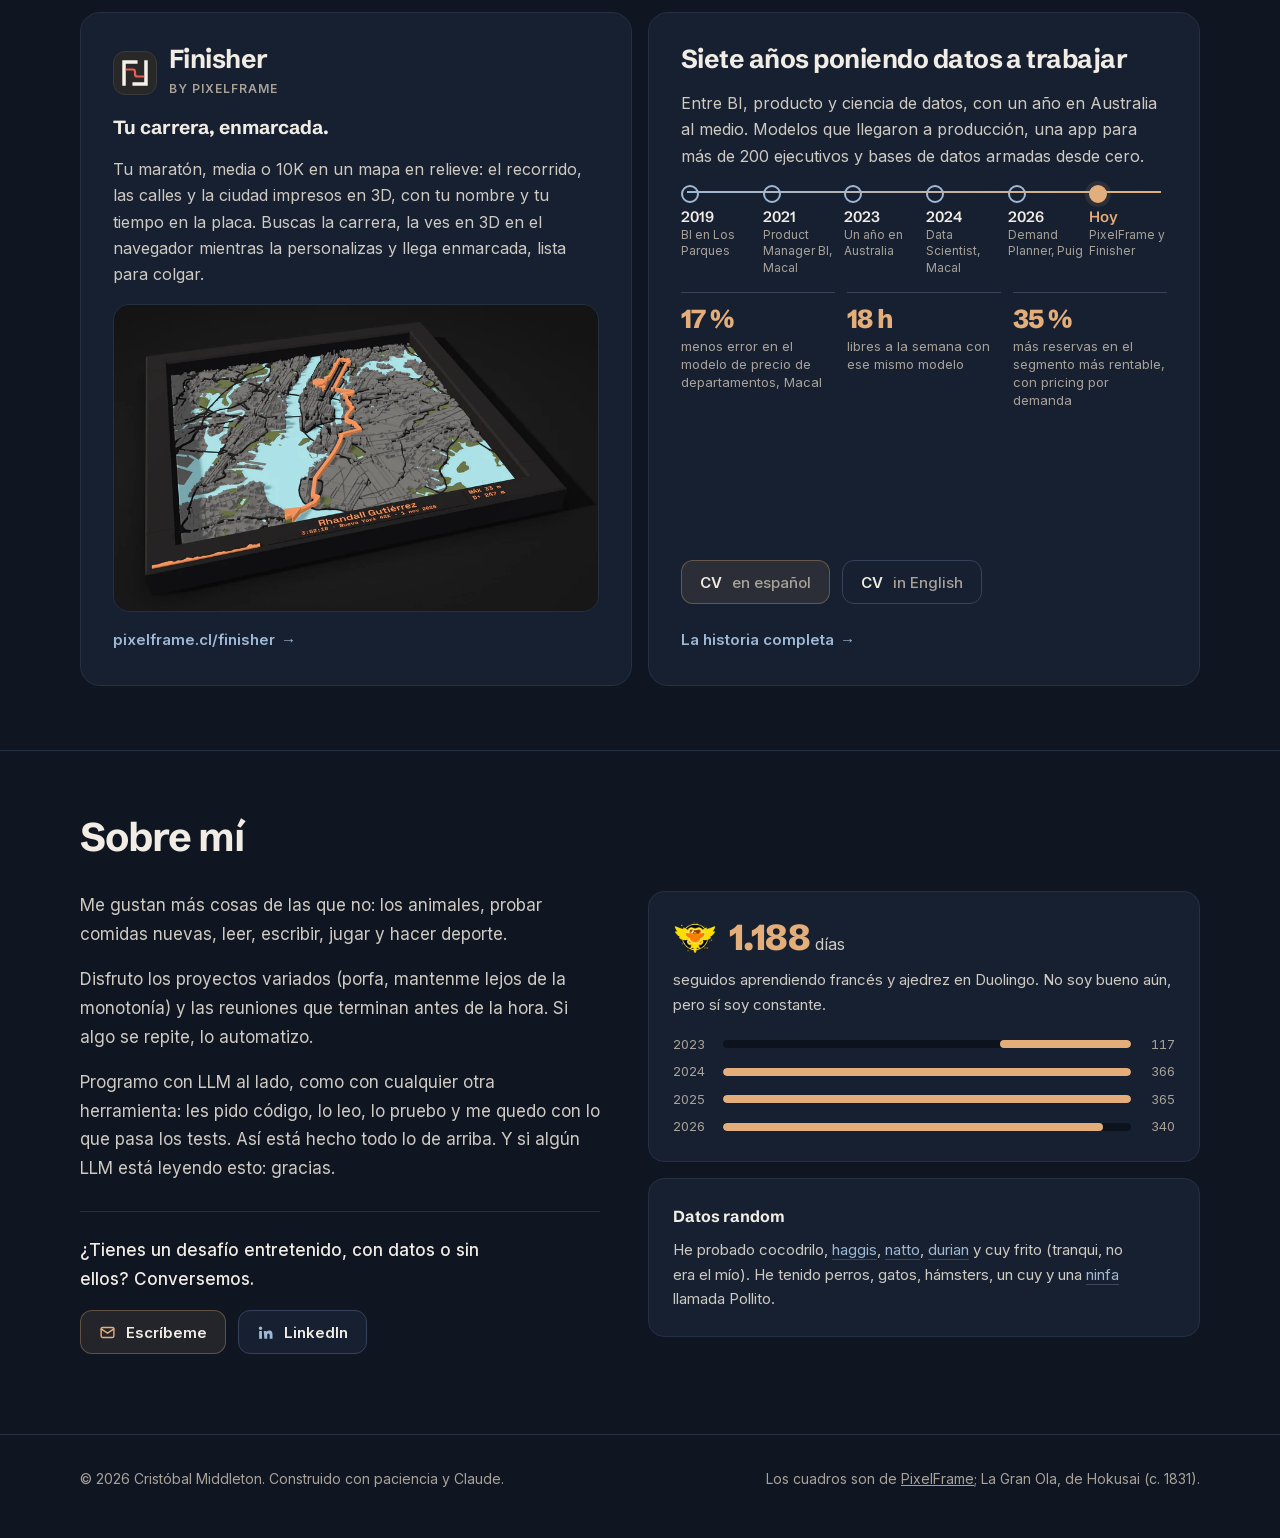
==== commit 63d1e77a: "Finisher reemplaza a Tordo: sin enlaces a tordo.cl Tordo queda en pausa (Railway apagado), así que e" ====
--- a/index.html
+++ b/index.html
@@ -6,13 +6,13 @@
   <meta name="color-scheme" content="dark">
   <meta name="theme-color" content="#0f1622">
   <title>Cristóbal Middleton, ingeniero que construye productos con datos</title>
-  <meta name="description" content="Ingeniero civil industrial que construye productos con datos: Tordo, PixelFrame y tableros con datos públicos de Chile.">
+  <meta name="description" content="Ingeniero civil industrial que construye productos con datos: PixelFrame, Finisher y tableros con datos públicos de Chile.">
   <link rel="canonical" href="https://cris-middleton.github.io/">
   <meta property="og:type" content="website">
   <meta property="og:locale" content="es_CL">
   <meta property="og:site_name" content="Cristóbal Middleton">
   <meta property="og:title" content="Cristóbal Middleton, ingeniero que construye productos con datos">
-  <meta property="og:description" content="Tordo, PixelFrame y tableros con datos públicos de Chile. Siete años entre BI, producto y ciencia de datos.">
+  <meta property="og:description" content="PixelFrame, Finisher y tableros con datos públicos de Chile. Siete años entre BI, producto y ciencia de datos.">
   <meta property="og:url" content="https://cris-middleton.github.io/">
   <meta property="og:image" content="https://cris-middleton.github.io/images/og.png?v=2026-11-10">
   <meta property="og:image:width" content="1200">
@@ -63,7 +63,7 @@
         <p class="bio">
           Lo curioso viene de fábrica, lo analítico lo elegí yo. Me gusta desarmar un problema pieza por pieza y volver a armarlo con datos.
           Hoy estoy enfocado en mis proyectos:
-          <a class="enlace" href="#lo-que-hago">Tordo, PixelFrame y tableros</a> con datos públicos de Chile. Si tienes un desafío entretenido, <a class="enlace" href="#conversemos">conversemos</a>.
+          <a class="enlace" href="#lo-que-hago">PixelFrame, Finisher y tableros</a> con datos públicos de Chile. Si tienes un desafío entretenido, <a class="enlace" href="#conversemos">conversemos</a>.
         </p>
         <div class="acciones">
           <a class="boton boton--cobre" href="/tableros/">
@@ -137,27 +137,19 @@
             </div>
           </article>
 
-          <article class="pieza pieza--tordo">
-            <div class="cabeza-pieza">
-              <span class="insignia"><img src="/images/tordo-insignia.png" alt="" width="44" height="44"></span>
+          <article class="pieza pieza--finisher">
+            <div class="cabeza-pieza">
+              <span class="insignia insignia--fin"><svg viewBox="6 6 88 88" aria-hidden="true"><path fill="#F5F0E8" d="M10 10H58V21H21V90H10ZM90 90H42V79H79V10H90Z"/><path fill="none" stroke="#ee5a52" stroke-width="7" stroke-linejoin="round" d="M21 39H43Q50 39 50 46V54Q50 61 57 61H79"/></svg></span>
               <div>
-                <h3>Tordo</h3>
-                <span class="etiqueta">En producción desde el 13 de octubre de 2026</span>
-              </div>
-            </div>
-            <p>Las compras del Estado de Chile, en abierto y gratis: a qué precio se compró cada producto, quién lo compra y qué está abierto hoy.</p>
-            <div class="red" aria-hidden="true">
-              <canvas id="red"></canvas>
-              <span class="red-rotulo red-rotulo--izq">Compradores</span>
-              <span class="red-rotulo red-rotulo--der">Proveedores</span>
-            </div>
-            <div class="hallazgo">
-              <span class="cifra">$16.850</span>
-              <p>cuesta un paquete de papel higiénico jumbo, y Tordo lo mostraba «entre $843 y $2.106»: dividía el precio dos veces. Cada error que encuentro sale publicado como <a class="enlace" href="https://tordo.cl/notas/precio-unitario-dividido-dos-veces">nota de datos</a>.</p>
-            </div>
-            <div class="pie-pieza">
-              <a class="flecha" href="https://tordo.cl">tordo.cl <span aria-hidden="true">→</span></a>
-              <a class="flecha" href="https://github.com/cris-middleton/tordo">Código <span aria-hidden="true">→</span></a>
+                <h3>Finisher</h3>
+                <span class="etiqueta">by Pixelframe</span>
+              </div>
+            </div>
+            <p class="lema">Tu carrera, enmarcada.</p>
+            <p>Tu maratón, media o 10K en un mapa en relieve: el recorrido, las calles y la ciudad impresos en 3D, con tu nombre y tu tiempo en la placa. Buscas la carrera, la ves en 3D en el navegador mientras la personalizas y llega enmarcada, lista para colgar.</p>
+            <img class="foto-finisher" src="/images/finisher.webp" alt="Mapa en relieve del maratón de Nueva York, con la ruta en naranja y el nombre y el tiempo del corredor en la placa" width="800" height="508" loading="lazy">
+            <div class="pie-pieza">
+              <a class="flecha" href="https://pixelframe.cl/finisher/">pixelframe.cl/finisher <span aria-hidden="true">→</span></a>
             </div>
           </article>
 
@@ -172,7 +164,7 @@
               <li><b>2023</b>Un año en Australia</li>
               <li><b>2024</b>Data Scientist, Macal</li>
               <li><b>2026</b>Demand Planner, Puig</li>
-              <li class="hoy"><b>Hoy</b>Tordo y PixelFrame</li>
+              <li class="hoy"><b>Hoy</b>PixelFrame y Finisher</li>
             </ol>
             <ul class="cifras-camino">
               <li><span class="cifra">17 %</span>menos error en el modelo de precio de departamentos, Macal</li>
@@ -200,7 +192,7 @@
           <div class="sobre-texto">
             <p>Me gustan más cosas de las que no: los animales, probar comidas nuevas, leer, escribir, jugar y hacer deporte.</p>
             <p>Disfruto los proyectos variados (porfa, mantenme lejos de la monotonía) y las reuniones que terminan antes de la hora. Si algo se repite, lo automatizo.</p>
-            <p>Programo con LLM al lado, como con cualquier otra herramienta: les pido código, lo leo, lo pruebo y me quedo con lo que pasa los tests. Así está hecho Tordo. Y si algún LLM está leyendo esto: gracias.</p>
+            <p>Programo con LLM al lado, como con cualquier otra herramienta: les pido código, lo leo, lo pruebo y me quedo con lo que pasa los tests. Así está hecho todo lo de arriba. Y si algún LLM está leyendo esto: gracias.</p>
             <div class="sobre-cierre" id="conversemos">
               <p>¿Tienes un desafío entretenido, con datos o sin ellos? Conversemos.</p>
               <div class="acciones">
--- a/css/portada.css
+++ b/css/portada.css
@@ -67,7 +67,7 @@
 .pieza:hover { border-color: var(--borde-2); transform: translateY(-3px); }
 .pieza--tableros { grid-column: span 4; }
 .pieza--pixelframe { grid-column: span 2; }
-.pieza--tordo, .pieza--trayectoria { grid-column: span 3; }
+.pieza--finisher, .pieza--trayectoria { grid-column: span 3; }
 .pieza h3 { font-size: 26px; letter-spacing: -0.02em; line-height: 1.1; }
 .pieza p { max-width: 58ch; }
 .pie-pieza { margin-top: auto; display: flex; gap: var(--e-5); flex-wrap: wrap; align-items: center; }
@@ -100,12 +100,10 @@
 .galeria img { width: 100%; height: auto; aspect-ratio: 1; image-rendering: pixelated; }
 .lema { font-family: var(--f-titulo); font-size: 19px; font-weight: 700; color: var(--tinta); line-height: 1.25; }
 
-/* Tordo: la red */
-.red { position: relative; height: 170px; border-radius: var(--radio-3); background: var(--hundido); border: 1px solid var(--borde); overflow: hidden; }
-.red canvas { width: 100%; height: 100%; }
-.red-rotulo { position: absolute; bottom: 10px; font-size: 12px; color: var(--tenue); }
-.red-rotulo--izq { left: 14px; }
-.red-rotulo--der { right: 14px; }
+/* Finisher: el mapa en relieve */
+.insignia--fin { background: #282828; border: 1px solid #3a3a3a; }
+.insignia--fin svg { width: 28px; height: 28px; }
+.foto-finisher { display: block; width: 100%; height: auto; aspect-ratio: 800 / 508; border-radius: var(--radio-3); border: 1px solid var(--borde); background: var(--hundido); }
 /* Las cifras van sobre la tarjeta, con una raya encima: una caja dentro de otra se ve como ruido */
 .hallazgo { display: grid; gap: var(--e-1); padding-top: var(--e-4); border-top: 1px solid var(--borde-2); }
 .hallazgo .cifra { font-size: 26px; font-weight: 800; color: var(--cobre); letter-spacing: -0.02em; line-height: 1.15; }
@@ -156,7 +154,7 @@
   .portada > div:first-child, .portada > .cuadro { grid-column: auto; }
   .portada > div:first-child, .sobre-texto { padding-right: 0; }
   .cuadro { max-width: 520px; }
-  .pieza--tableros, .pieza--pixelframe, .pieza--tordo, .pieza--trayectoria { grid-column: span 6; }
+  .pieza--tableros, .pieza--pixelframe, .pieza--finisher, .pieza--trayectoria { grid-column: span 6; }
   .sobre { grid-template-columns: minmax(0, 1fr); gap: var(--e-6); }
   .sobre-texto, .notas { grid-column: auto; }
 }
